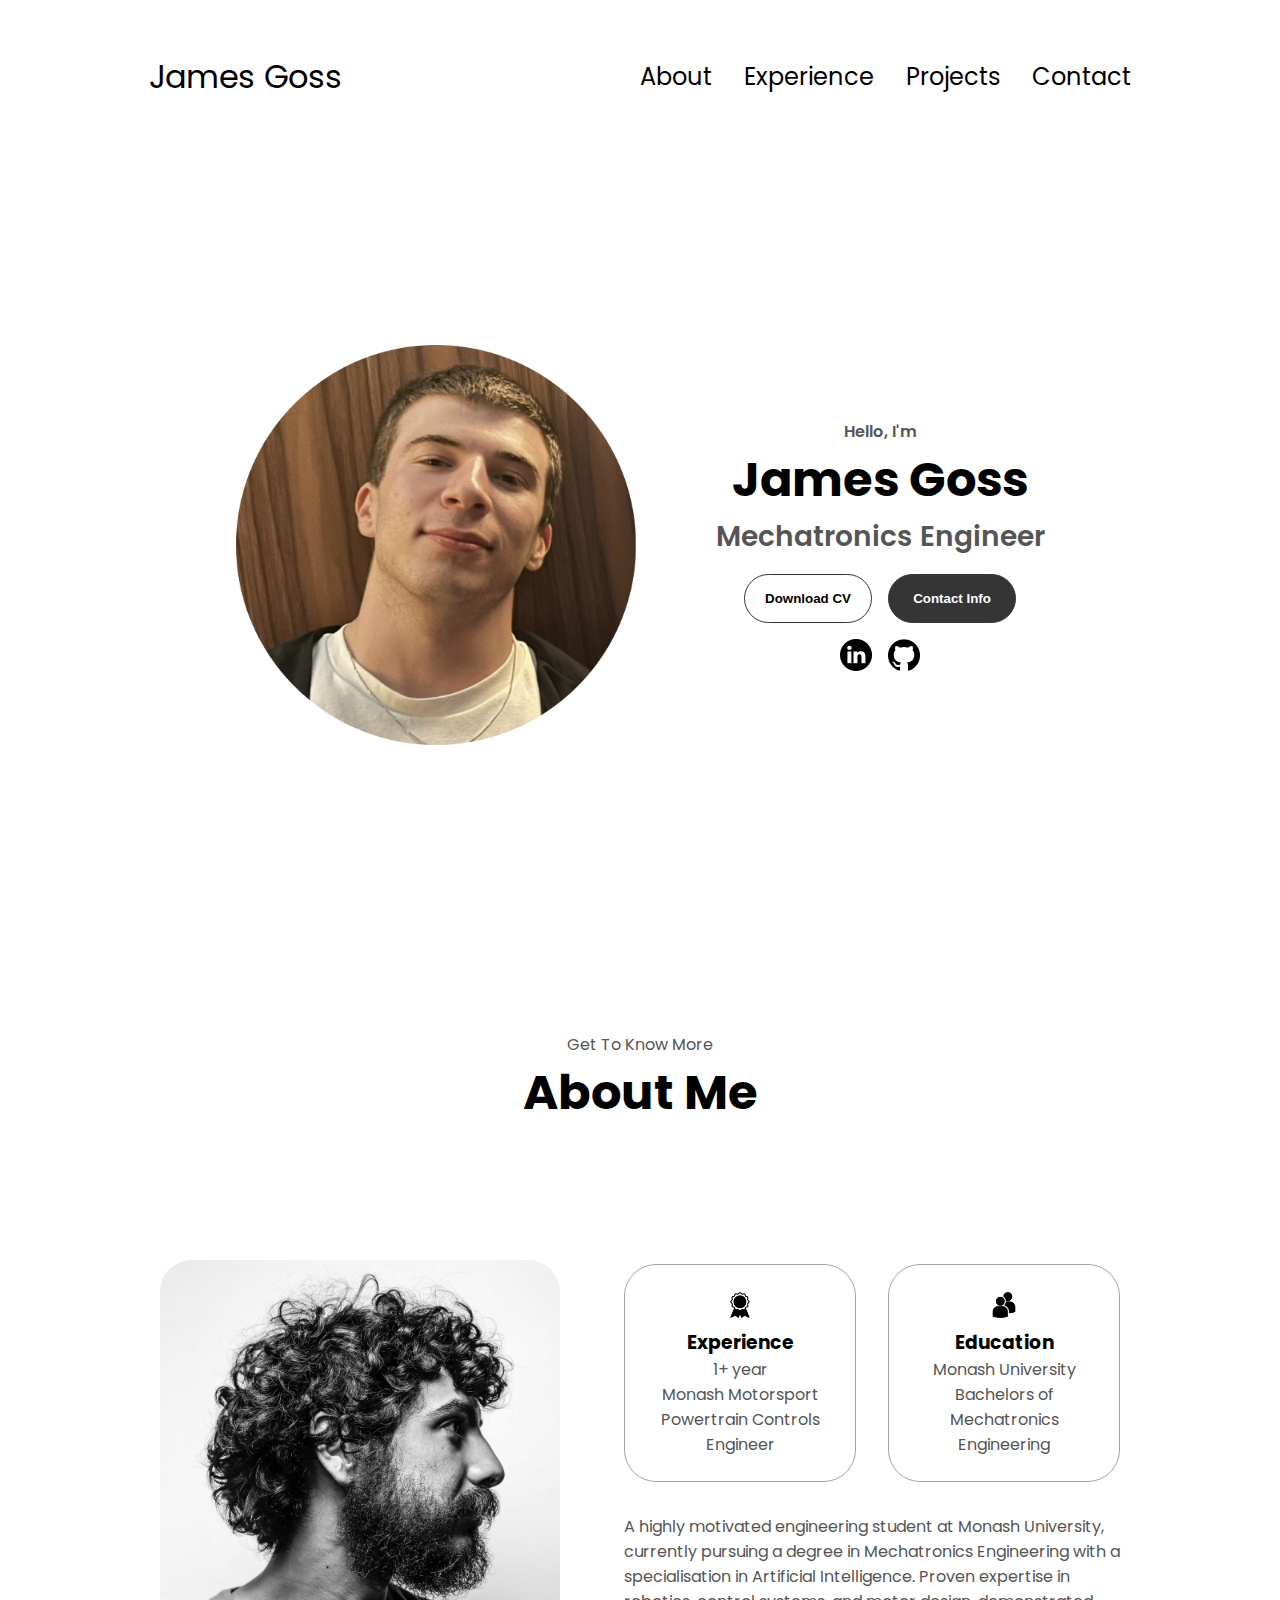
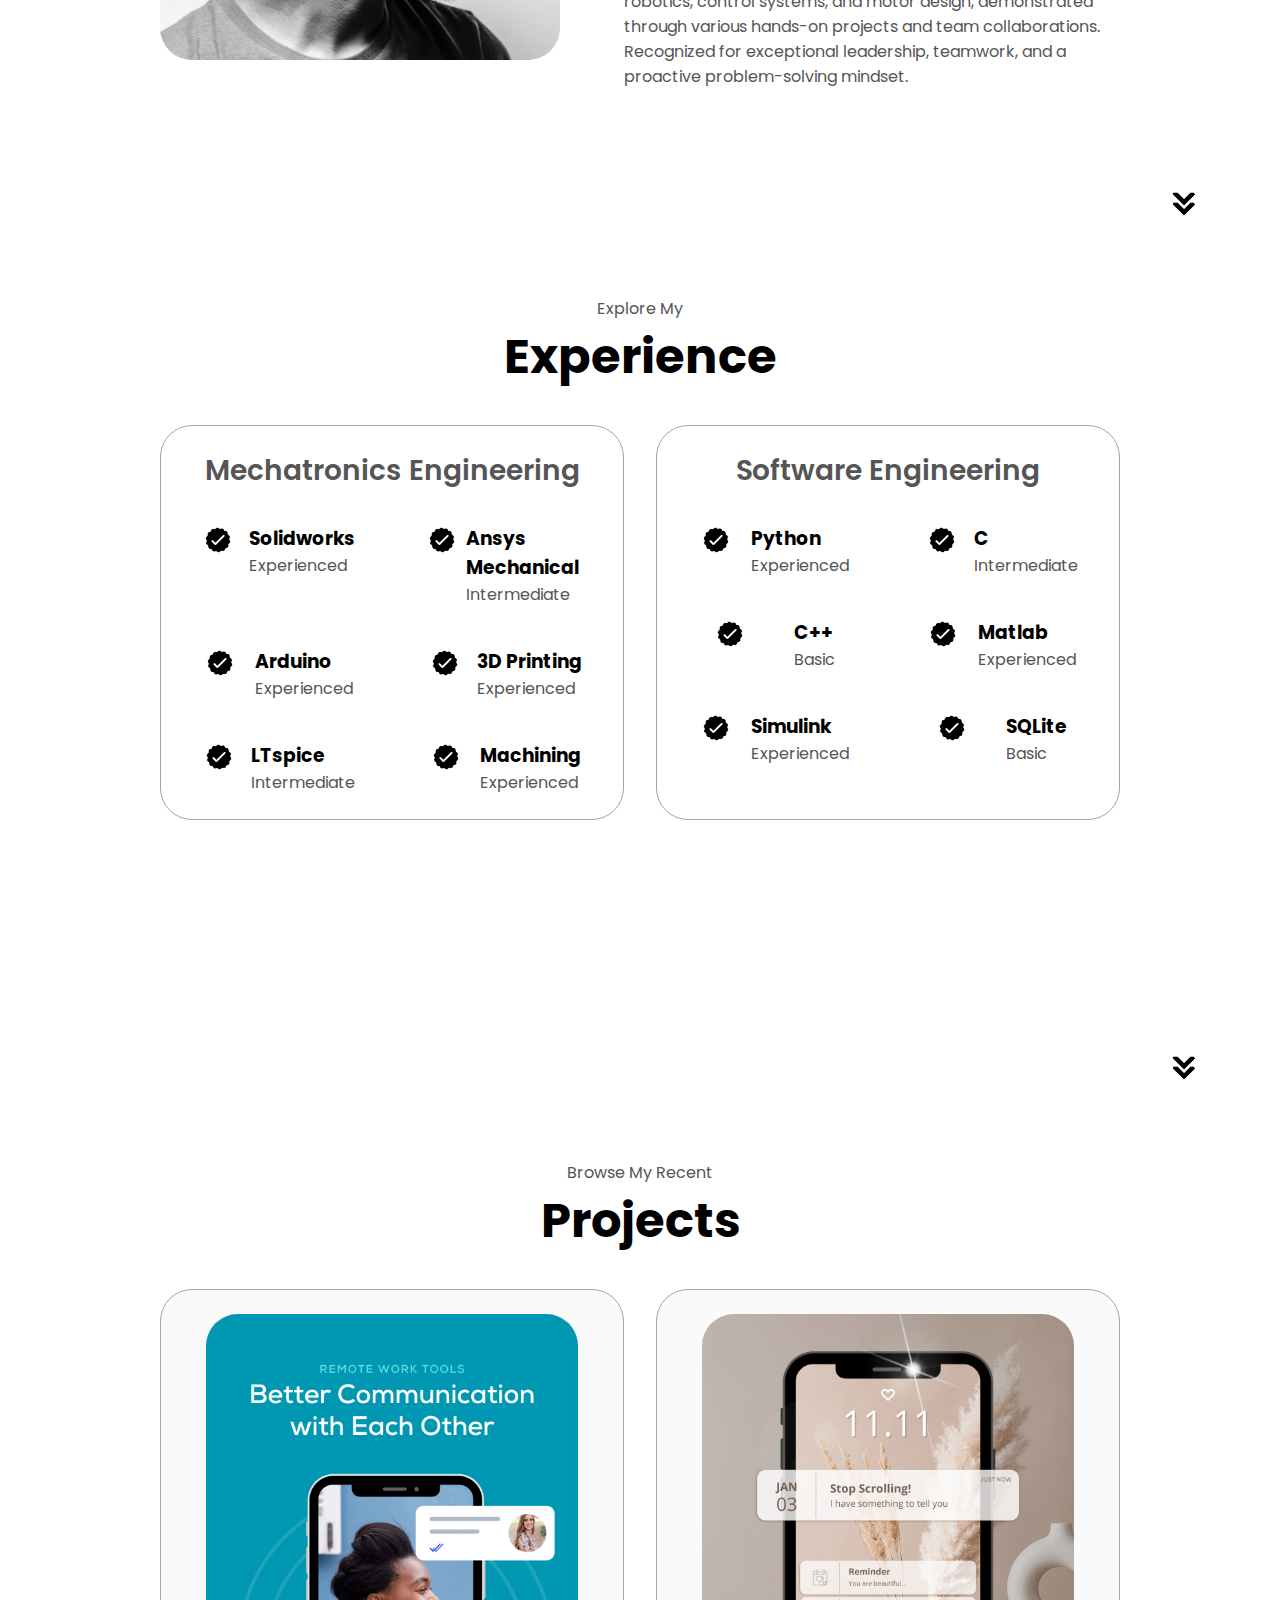
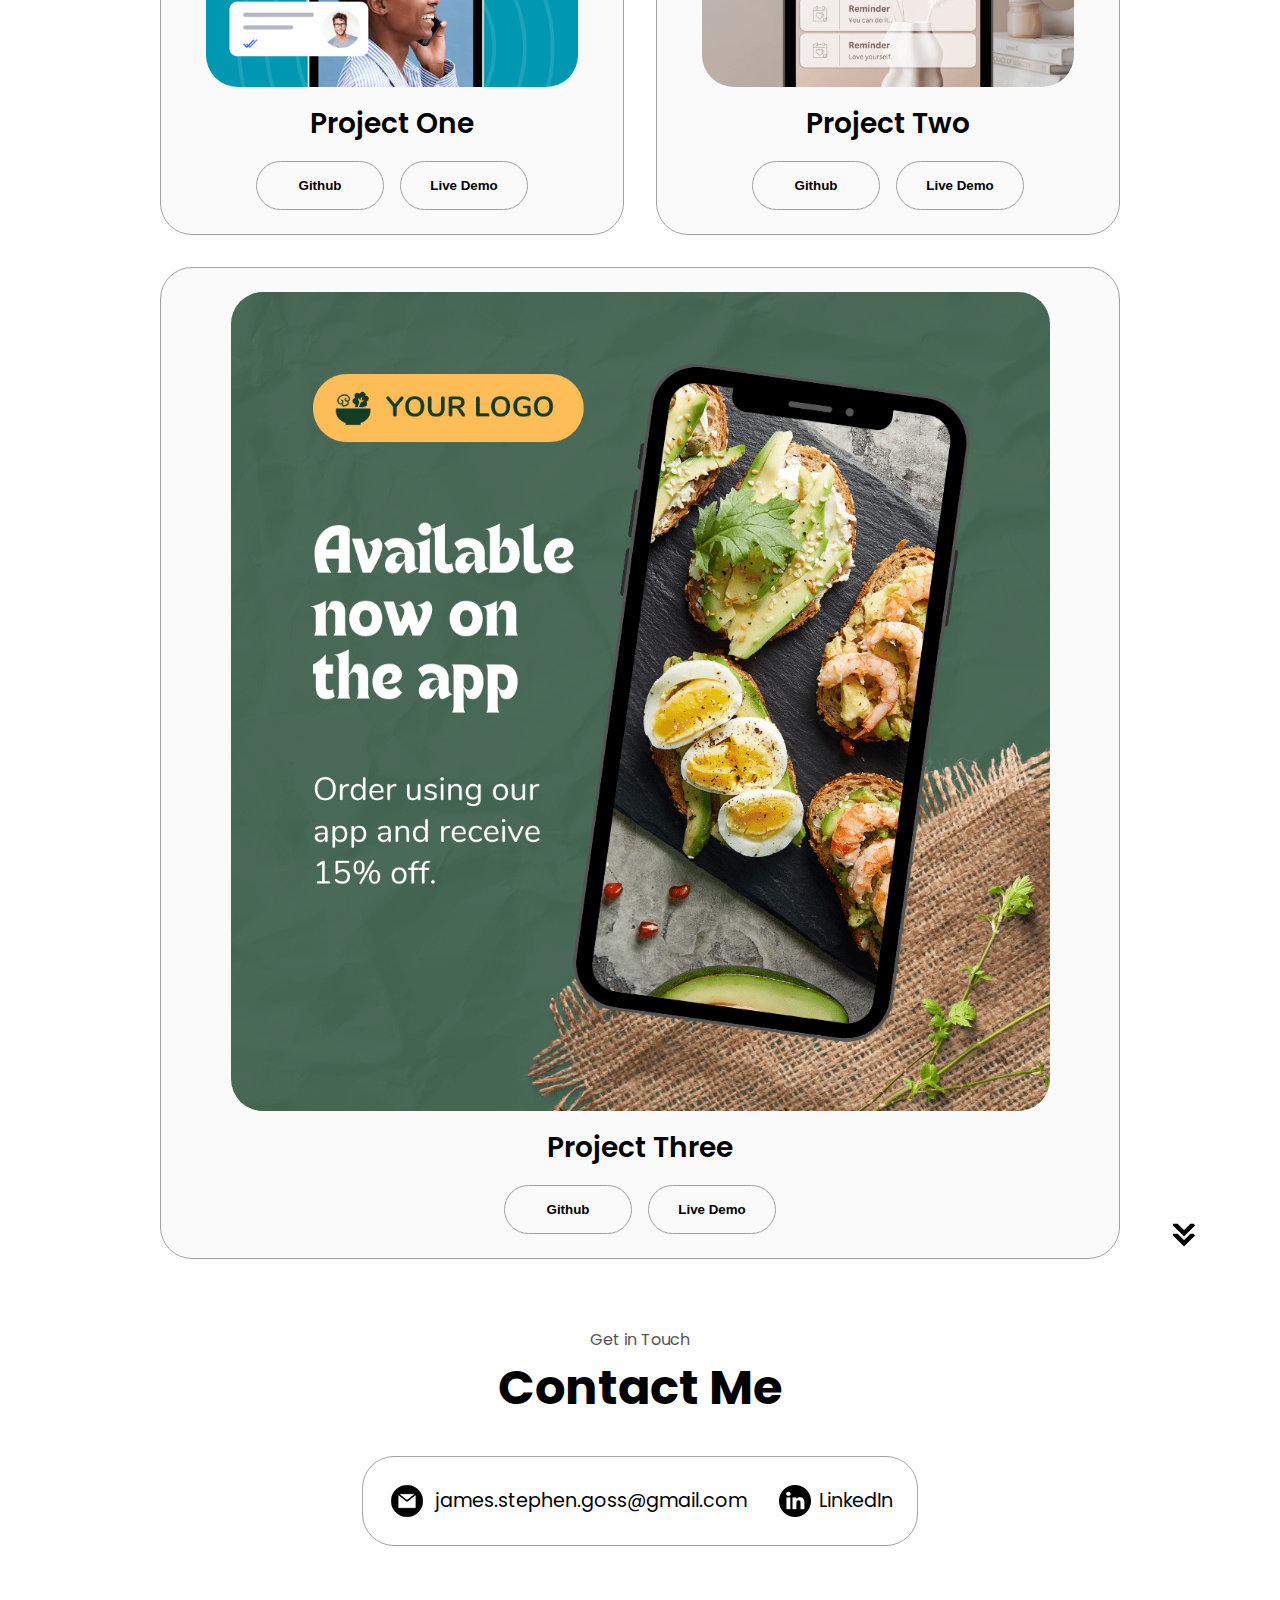
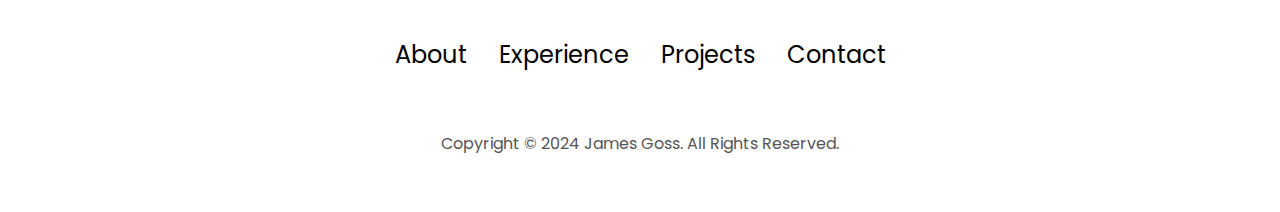
==== index.html @ 5971f0f2 "Almost Finished Portfolio Website" ====
<!DOCTYPE html>
<html lang="en">
<head>
    <meta charset="UTF-8">
    <meta name="viewport" content="width=device-width, initial-scale=1.0">
    <title>My Portfolio</title>
    <link rel="stylesheet" href="style.css" />
    <link rel="stylesheet" href="mediaqueries.css" />
</head>
<body>
    <nav id="desktop-nav">
        <div class="logo">James Goss</div>
        <div>
            <ul class="nav-links">
                <li><a href="#about">About</a></li>
                <li><a href="#experience">Experience</a></li>
                <li><a href="#projects">Projects</a></li>
                <li><a href="#contact">Contact</a></li>
            </ul>
        </div>
    </nav>
    <nav id="hamburger-nav">
        <div class="logo">James Goss</div>
        <div class="hamburger-menu">
            <div class="hamburger-icon" onclick="toggleMenu()">
                <span></span>
                <span></span>
                <span></span>
            </div>
            <div class="menu-links">
                <li><a href="#about" onclick="toggleMenu()">About</a></li>
                <li><a href="#experience" onclick="toggleMenu()">Experience</a></li>
                <li><a href="#projects" onclick="toggleMenu()">Projects</a></li>
                <li><a href="#contact" onclick="toggleMenu()">Contact</a></li>
            </div>
        </div>
    </nav>
    <section id="profile">
        <div class="section__pic-container">
            <img src="./assets/profile-pic.png" alt="James Goss profile picture">
        </div>
        <div class="section__text">
            <p class="section__text__p1">Hello, I'm</p>
            <h1 class="title">James Goss</h1>
            <p class="section__text__p2">Mechatronics Engineer</p>
            <div class="btn-container">
                <button class="btn btn-color-2" onclick="window.open('./assets/resume-example.pdf')">Download CV</button>
                <button class="btn btn-color-1" onclick="location.href='./#contact'">Contact Info</button>
            </div>
            <div id="socials-container">
                <img 
                src="./assets/linkedin.png" 
                alt="My LinkedIn profile"
                class="icon" 
                onclick="location.href='https://www.linkedin.com/in/james-goss-a52371317/'"
                />
                <img 
                src="./assets/github.png" 
                alt="My Github profile"
                class="icon" 
                onclick="location.href=''"
                />
            </div> 
        </div>
    </section>
    <section id="about">
        <p class="section__text__p1">Get To Know More</p>
        <h1 class="title">About Me</h1>
        <div class="section-container">
            <div class="section__pic-container">
                <img src="./assets/about-pic.png" 
                alt="Profile picture"
                class="about-pic"
                />
            </div>
            <div class="about-details-container">
                <div class="about-containers">
                    <div class="details-container">
                        <img src="./assets/experience.png"
                        alt="Experience icon"
                        class="icon"
                        />
                        <h3>Experience</h3>
                        <p>1+ year <br />Monash Motorsport <br />Powertrain Controls Engineer</p>
                    </div>
                    <div class="details-container">
                        <img src="./assets/education.png"
                        alt="Education icon"
                        class="icon"
                        />
                        <h3>Education</h3>
                        <p>Monash University<br />Bachelors of Mechatronics Engineering</p>
                    </div>
                </div>
                <div class="text-container">
                    <p>A highly motivated engineering student at Monash University, currently pursuing a degree in Mechatronics Engineering with a specialisation in Artificial Intelligence. Proven expertise in robotics, control systems, and motor design, demonstrated through various hands-on projects and team collaborations. Recognized for exceptional leadership, teamwork, and a proactive problem-solving mindset.
                    </p>
                </div>
            </div>
        </div>
        <img src="./assets/arrow.png" 
        alt="Arrow icon" class="icon arrow" 
        onclick="
        location.href='./#experience'"
        />
    </section>
    <section id="experience">
        <p class="section__text__p1">Explore My </p>
        <h1 class="title">Experience</h1>
        <div class="experience-details-container">
            <div class="about-containers">
                <div class="details-container">
                    <h2 class="experience-sub-title">Mechatronics Engineering</h2>
                    <div class="article-container">
                        <article>
                            <img src="./assets/checkmark.png" alt="Experience icon"
                            class="icon"
                            />
                            <div>
                                <h3>Solidworks</h3>
                                <p>Experienced</p>
                            </div> 
                        </article>
                        <article>
                            <img src="./assets/checkmark.png" alt="Experience icon"
                            class="icon"
                            />
                            <div>
                                <h3>Ansys Mechanical</h3>
                                <p>Intermediate</p>
                            </div> 
                        </article>
                        <article>
                            <img src="./assets/checkmark.png" alt="Experience icon"
                            class="icon"
                            />
                            <div>
                                <h3>Arduino</h3>
                                <p>Experienced</p>
                            </div> 
                        </article>
                        <article>
                            <img src="./assets/checkmark.png" alt="Experience icon"
                            class="icon"
                            />
                            <div>
                                <h3>3D Printing</h3>
                                <p>Experienced</p>
                            </div> 
                        </article>
                        <article>
                            <img src="./assets/checkmark.png" alt="Experience icon"
                            class="icon"
                            />
                            <div>
                                <h3>LTspice</h3>
                                <p>Intermediate</p>
                            </div> 
                        </article>
                        <article>
                            <img src="./assets/checkmark.png" alt="Experience icon"
                            class="icon"
                            />
                            <div>
                                <h3>Machining</h3>
                                <p>Experienced</p>
                            </div> 
                        </article>
                    </div>
                </div>
                <div class="details-container">
                    <h2 class="experience-sub-title">Software Engineering</h2>
                    <div class="article-container">
                        <article>
                            <img src="./assets/checkmark.png" alt="Experience icon"
                            class="icon"
                            />
                            <div>
                                <h3>Python</h3>
                                <p>Experienced</p>
                            </div> 
                        </article>
                        <article>
                            <img src="./assets/checkmark.png" alt="Experience icon"
                            class="icon"
                            />
                            <div>
                                <h3>C</h3>
                                <p>Intermediate</p>
                            </div> 
                        </article>
                        <article>
                            <img src="./assets/checkmark.png" alt="Experience icon"
                            class="icon"
                            />
                            <div>
                                <h3>C++</h3>
                                <p>Basic</p>
                            </div> 
                        </article>
                        <article>
                            <img src="./assets/checkmark.png" alt="Experience icon"
                            class="icon"
                            />
                            <div>
                                <h3>Matlab</h3>
                                <p>Experienced</p>
                            </div> 
                        </article>
                        <article>
                            <img src="./assets/checkmark.png" alt="Experience icon"
                            class="icon"
                            />
                            <div>
                                <h3>Simulink</h3>
                                <p>Experienced</p>
                            </div> 
                        </article>
                        <article>
                            <img src="./assets/checkmark.png" alt="Experience icon"
                            class="icon"
                            />
                            <div>
                                <h3>SQLite</h3>
                                <p>Basic</p>
                            </div> 
                        </article>
                    </div>
                </div>
            </div>
        </div>
        <img src="./assets/arrow.png" 
        alt="Arrow icon" class="icon arrow" 
        onclick="
        location.href='./#projects'"
        />
    </section>
    <section id="projects">
        <p class="section__text__p1">Browse My Recent</p>
        <h1 class="title">Projects</h1>
        <div class="experience-details-container">
          <div class="about-containers">
            <div class="details-container color-container">
              <div class="article-container">
                <img
                  src="./assets/project-1.png"
                  alt="Project 1"
                  class="project-img"
                />
              </div>
              <h2 class="experience-sub-title project-title">Project One</h2>
              <div class="btn-container">
                <button
                  class="btn btn-color-2 project-btn"
                  onclick="location.href='https://github.com/'"
                >
                  Github
                </button>
                <button
                  class="btn btn-color-2 project-btn"
                  onclick="location.href='https://github.com/'"
                >
                  Live Demo
                </button>
              </div>
            </div>
            <div class="details-container color-container">
              <div class="article-container">
                <img
                  src="./assets/project-2.png"
                  alt="Project 2"
                  class="project-img"
                />
              </div>
              <h2 class="experience-sub-title project-title">Project Two</h2>
              <div class="btn-container">
                <button
                  class="btn btn-color-2 project-btn"
                  onclick="location.href='https://github.com/'"
                >
                  Github
                </button>
                <button
                  class="btn btn-color-2 project-btn"
                  onclick="location.href='https://github.com/'"
                >
                  Live Demo
                </button>
              </div>
            </div>
            <div class="details-container color-container">
              <div class="article-container">
                <img
                  src="./assets/project-3.png"
                  alt="Project 3"
                  class="project-img"
                />
              </div>
              <h2 class="experience-sub-title project-title">Project Three</h2>
              <div class="btn-container">
                <button
                  class="btn btn-color-2 project-btn"
                  onclick="location.href='https://github.com/'"
                >
                  Github
                </button>
                <button
                  class="btn btn-color-2 project-btn"
                  onclick="location.href='https://github.com/'"
                >
                  Live Demo
                </button>
              </div>
            </div>
          </div>
        </div>
        <img
          src="./assets/arrow.png"
          alt="Arrow icon"
          class="icon arrow"
          onclick="location.href='./#contact'"
        />
      </section>
      <section id="contact">
        <p class="section__text__p1">Get in Touch</p>
        <h1 class="title">Contact Me</h1>
        <div class="contact-info-upper-container">
          <div class="contact-info-container">
            <img
              src="./assets/email.png"
              alt="Email icon"
              class="icon contact-icon email-icon"
            />
            <p><a href="mailto:james.stephen.goss@gmail.com">james.stephen.goss@gmail.com</a></p>
          </div>
          <div class="contact-info-container">
            <img
              src="./assets/linkedin.png"
              alt="LinkedIn icon"
              class="icon contact-icon"
            />
            <p><a href="https://www.linkedin.com/in/james-goss-a52371317/">LinkedIn</a></p>
          </div>
        </div>
      </section>
      <footer>
        <nav>
          <div class="nav-links-container">
            <ul class="nav-links">
              <li><a href="#about">About</a></li>
              <li><a href="#experience">Experience</a></li>
              <li><a href="#projects">Projects</a></li>
              <li><a href="#contact">Contact</a></li>
            </ul>
          </div>
        </nav>
        <p>Copyright &#169; 2024 James Goss. All Rights Reserved.</p>
      </footer>
    <script src="script.js"></script>
</body>
</html>
---- style.css ----
/* GENERAL */

@import url("https://fonts.googleapis.com/css2?family=Poppins:wght@300;400;500;600&display=swap");

* {
  margin: 0;
  padding: 0;
}

body {
  font-family: "Poppins", sans-serif;
}

html {
  scroll-behavior: smooth;
}

p {
  color: rgb(85, 85, 85);
}

/* TRANSITION */

a,
.btn {
  transition: all 300ms ease;
}

/* DESKTOP NAV */

nav,
.nav-links {
  display: flex;
}

nav {
  justify-content: space-around;
  align-items: center;
  height: 17vh;
}

.nav-links {
  gap: 2rem;
  list-style: none;
  font-size: 1.5rem;
}

a {
  color: black;
  text-decoration: none;
  text-decoration-color: white;
}

a:hover {
  color: grey;
  text-decoration: underline;
  text-underline-offset: 1rem;
  text-decoration-color: rgb(181, 181, 181);
}

.logo {
  font-size: 2rem;
}

.logo:hover {
  cursor: default;
}

/* HAMBURGER MENU */

#hamburger-nav {
  display: none;
}

.hamburger-menu {
  position: relative;
  display: inline-block;
}

.hamburger-icon {
  display: flex;
  flex-direction: column;
  justify-content: space-between;
  height: 24px;
  width: 30px;
  cursor: pointer;
}

.hamburger-icon span {
  width: 100%;
  height: 2px;
  background-color: black;
  transition: all 0.3 ease-in-out;
}

.menu-links {
  position: absolute;
  top: 100%;
  right: 0;
  background-color: white;
  width: fit-content;
  max-height: 0;
  overflow: hidden;
  transition: all 0.3 ease-in-out;
}

.menu-links a {
  display: block;
  padding: 10px;
  text-align: center;
  font-size: 1.5rem;
  color: black;
  text-decoration: none;
  transition: all 0.3 ease-in-out;
}

.menu-links li {
  list-style: none;
}

.menu-links.open {
  max-height: 300px;
}

.hamburger-icon.open span:first-child {
  transform: rotate(45deg) translate(10px, 5px);
}

.hamburger-icon.open span:nth-child(2) {
  opacity: 0;
}

.hamburger-icon.open span:last-child {
  transform: rotate(-45deg) translate(10px, -5px);
}

.hamburger-icon span:first-child {
  transform: none;
}

.hamburger-icon span:first-child {
  opacity: 1;
}

.hamburger-icon span:first-child {
  transform: none;
}

/* SECTIONS */

section {
  padding-top: 4vh;
  height: 96vh;
  margin: 0 10rem;
  box-sizing: border-box;
  min-height: fit-content;
}

.section-container {
  display: flex;
}

/* PROFILE SECTION */

#profile {
  display: flex;
  justify-content: center;
  gap: 5rem;
  height: 80vh;
}

.section__pic-container {
  display: flex;
  height: 400px;
  width: 400px;
  margin: auto 0;
}

.section__text {
  align-self: center;
  text-align: center;
}

.section__text p {
  font-weight: 600;
}

.section__text__p1 {
  text-align: center;
}

.section__text__p2 {
  font-size: 1.75rem;
  margin-bottom: 1rem;
}

.title {
  font-size: 3rem;
  text-align: center;
}

#socials-container {
  display: flex;
  justify-content: center;
  margin-top: 1rem;
  gap: 1rem;
}

/* ICONS */

.icon {
  cursor: pointer;
  height: 2rem;
}

/* BUTTONS */

.btn-container {
  display: flex;
  justify-content: center;
  gap: 1rem;
}

.btn {
  font-weight: 600;
  transition: all 300ms ease;
  padding: 1rem;
  width: 8rem;
  border-radius: 2rem;
}

.btn-color-1,
.btn-color-2 {
  border: rgb(53, 53, 53) 0.1rem solid;
}

.btn-color-1:hover,
.btn-color-2:hover {
  cursor: pointer;
}

.btn-color-1,
.btn-color-2:hover {
  background: rgb(53, 53, 53);
  color: white;
}

.btn-color-1:hover {
  background: rgb(0, 0, 0);
}

.btn-color-2 {
  background: none;
}

.btn-color-2:hover {
  border: rgb(255, 255, 255) 0.1rem solid;
}

.btn-container {
  gap: 1rem;
}

/* ABOUT SECTION */

#about {
  position: relative;
}

.about-containers {
  gap: 2rem;
  margin-bottom: 2rem;
  margin-top: 2rem;
}

.about-details-container {
  justify-content: center;
  flex-direction: column;
}

.about-containers,
.about-details-container {
  display: flex;
}

.about-pic {
  border-radius: 2rem;
}

.arrow {
  position: absolute;
  right: -5rem;
  bottom: 2.5rem;
}

.details-container {
  padding: 1.5rem;
  flex: 1;
  background: white;
  border-radius: 2rem;
  border: rgb(53, 53, 53) 0.1rem solid;
  border-color: rgb(163, 163, 163);
  text-align: center;
}

.section-container {
  gap: 4rem;
  height: 80%;
}

.section__pic-container {
  height: 400px;
  width: 400px;
  margin: auto 0;
}

/* EXPERIENCE SECTION */

#experience {
  position: relative;
}

.experience-sub-title {
  color: rgb(85, 85, 85);
  font-weight: 600;
  font-size: 1.75rem;
  margin-bottom: 2rem;
}

.experience-details-container {
  display: flex;
  justify-content: center;
  flex-direction: column;
}

.article-container {
  display: flex;
  text-align: initial;
  flex-wrap: wrap;
  flex-direction: row;
  gap: 2.5rem;
  justify-content: space-around;
}

article {
  display: flex;
  width: 10rem;
  justify-content: space-around;
  gap: 0.5rem;
}

article .icon {
  cursor: default;
}

/* PROJECTS SECTION */

#projects {
  position: relative;
}

.color-container {
  border-color: rgb(163, 163, 163);
  background: rgb(250, 250, 250);
}

.project-img {
  border-radius: 2rem;
  width: 90%;
  height: 90%;
}

.project-title {
  margin: 1rem;
  color: black;
}

.project-btn {
  color: black;
  border-color: rgb(163, 163, 163);
}

/* CONTACT */

#contact {
  display: flex;
  justify-content: center;
  flex-direction: column;
  height: 70vh;
}

.contact-info-upper-container {
  display: flex;
  justify-content: center;
  border-radius: 2rem;
  border: rgb(53, 53, 53) 0.1rem solid;
  border-color: rgb(163, 163, 163);
  background: (250, 250, 250);
  margin: 2rem auto;
  padding: 0.5rem;
}

.contact-info-container {
  display: flex;
  align-items: center;
  justify-content: center;
  gap: 0.5rem;
  margin: 1rem;
}

.contact-info-container p {
  font-size: larger;
}

.contact-icon {
  cursor: default;
}

.email-icon {
  height: 2.5rem;
}

/* FOOTER SECTION */

footer {
  height: 26vh;
  margin: 0 1rem;
}

footer p {
  text-align: center;
}
---- mediaqueries.css ----
@media screen and (max-width: 1400px) {
    #profile {
      height: 83vh;
      margin-bottom: 6rem;
    }
    .about-containers {
      flex-wrap: wrap;
    }
    #contact,
    #projects {
      height: fit-content;
    }
  }
  
  @media screen and (max-width: 1200px) {
    #desktop-nav {
      display: none;
    }
    #hamburger-nav {
      display: flex;
    }
    #experience,
    .experience-details-container {
      margin-top: 2rem;
    }
    #profile,
    .section-container {
      display: block;
    }
    .arrow {
      display: none;
    }
    section,
    .section-container {
      height: fit-content;
    }
    section {
      margin: 0 5%;
    }
    .section__pic-container {
      width: 275px;
      height: 275px;
      margin: 0 auto 2rem;
    }
    .about-containers {
      margin-top: 0;
    }
  }
  
  @media screen and (max-width: 600px) {
    #contact,
    footer {
      height: 40vh;
    }
    #profile {
      height: 83vh;
      margin-bottom: 0;
    }
    article {
      font-size: 1rem;
    }
    footer nav {
      height: fit-content;
      margin-bottom: 2rem;
    }
    .about-containers,
    .contact-info-upper-container,
    .btn-container {
      flex-wrap: wrap;
    }
    .contact-info-container {
      margin: 0;
    }
    .contact-info-container p,
    .nav-links li a {
      font-size: 1rem;
    }
    .experience-sub-title {
      font-size: 1.25rem;
    }
    .logo {
      font-size: 1.5rem;
    }
    .nav-links {
      flex-direction: column;
      gap: 0.5rem;
      text-align: center;
    }
    .section__pic-container {
      width: auto;
      height: 46vw;
      justify-content: center;
    }
    .section__text__p2 {
      font-size: 1.25rem;
    }
    .title {
      font-size: 2rem;
    }
    .text-container {
      text-align: justify;
    }
  }
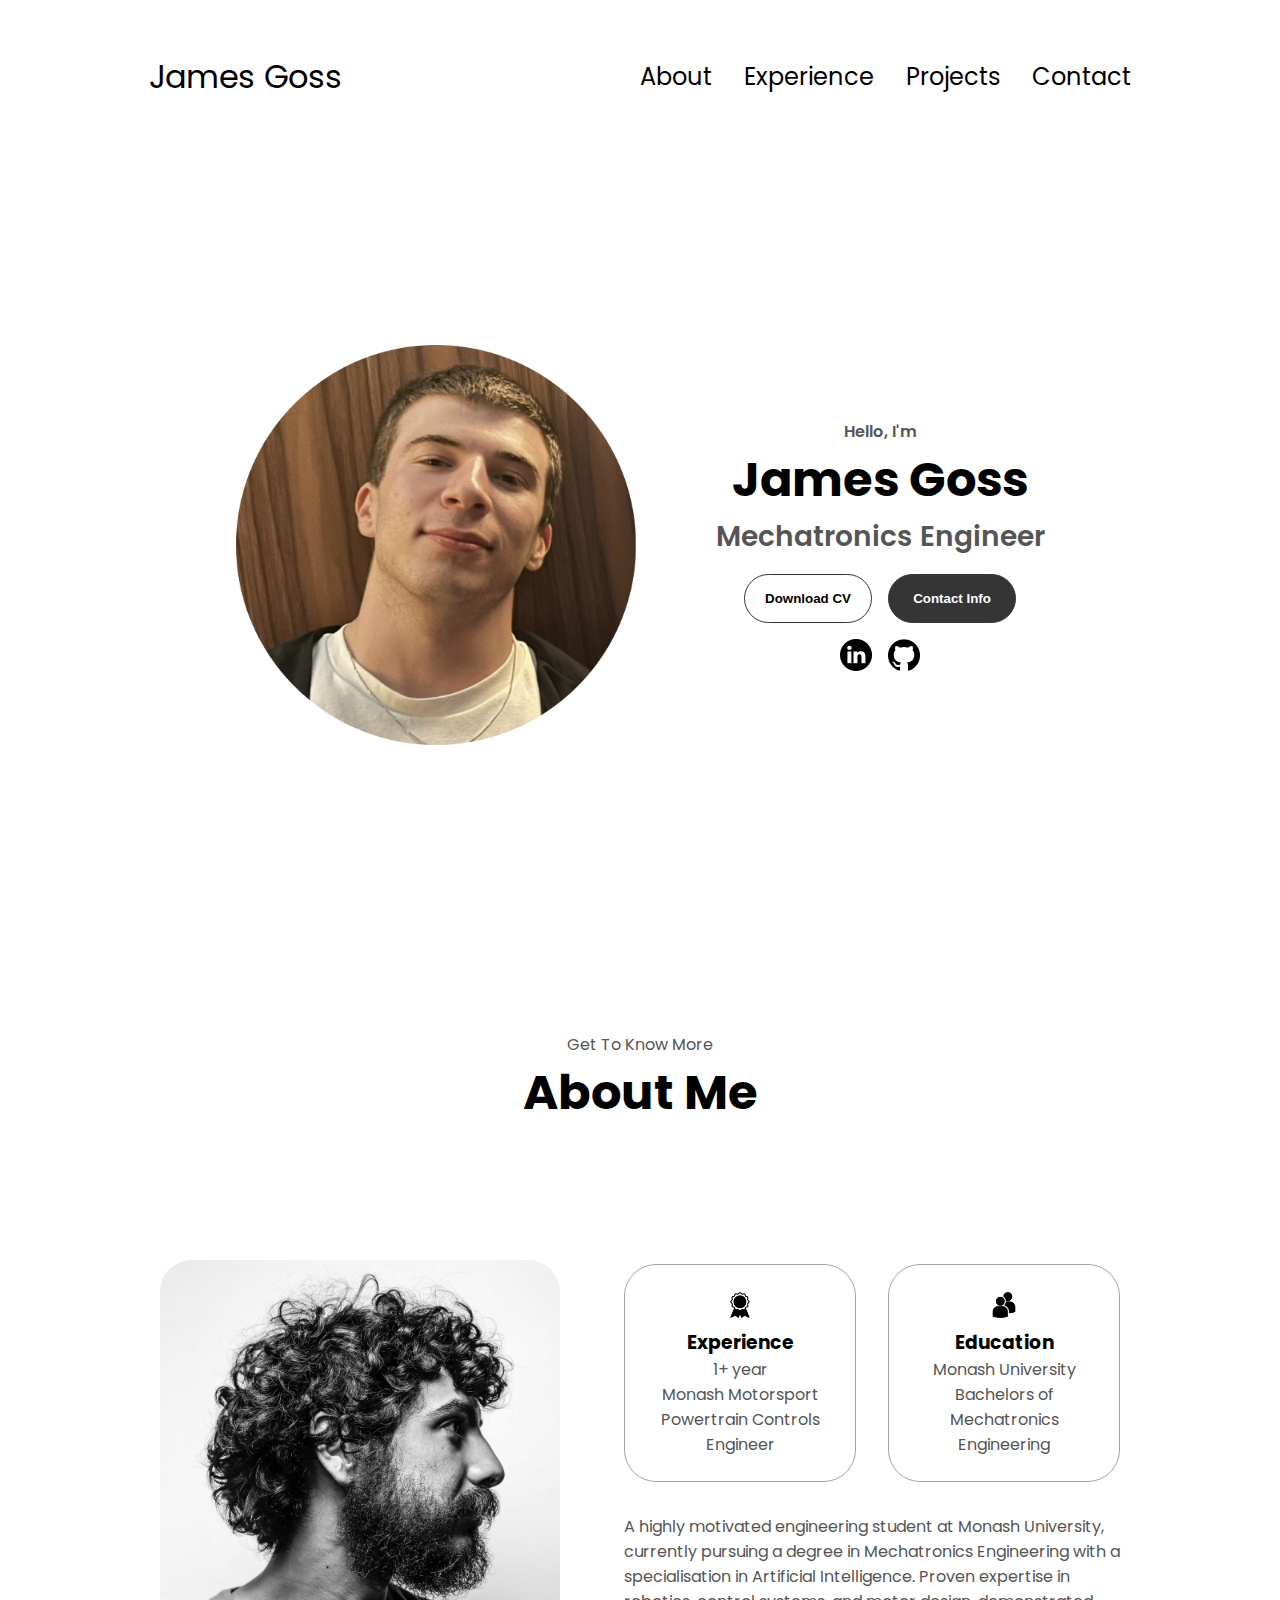
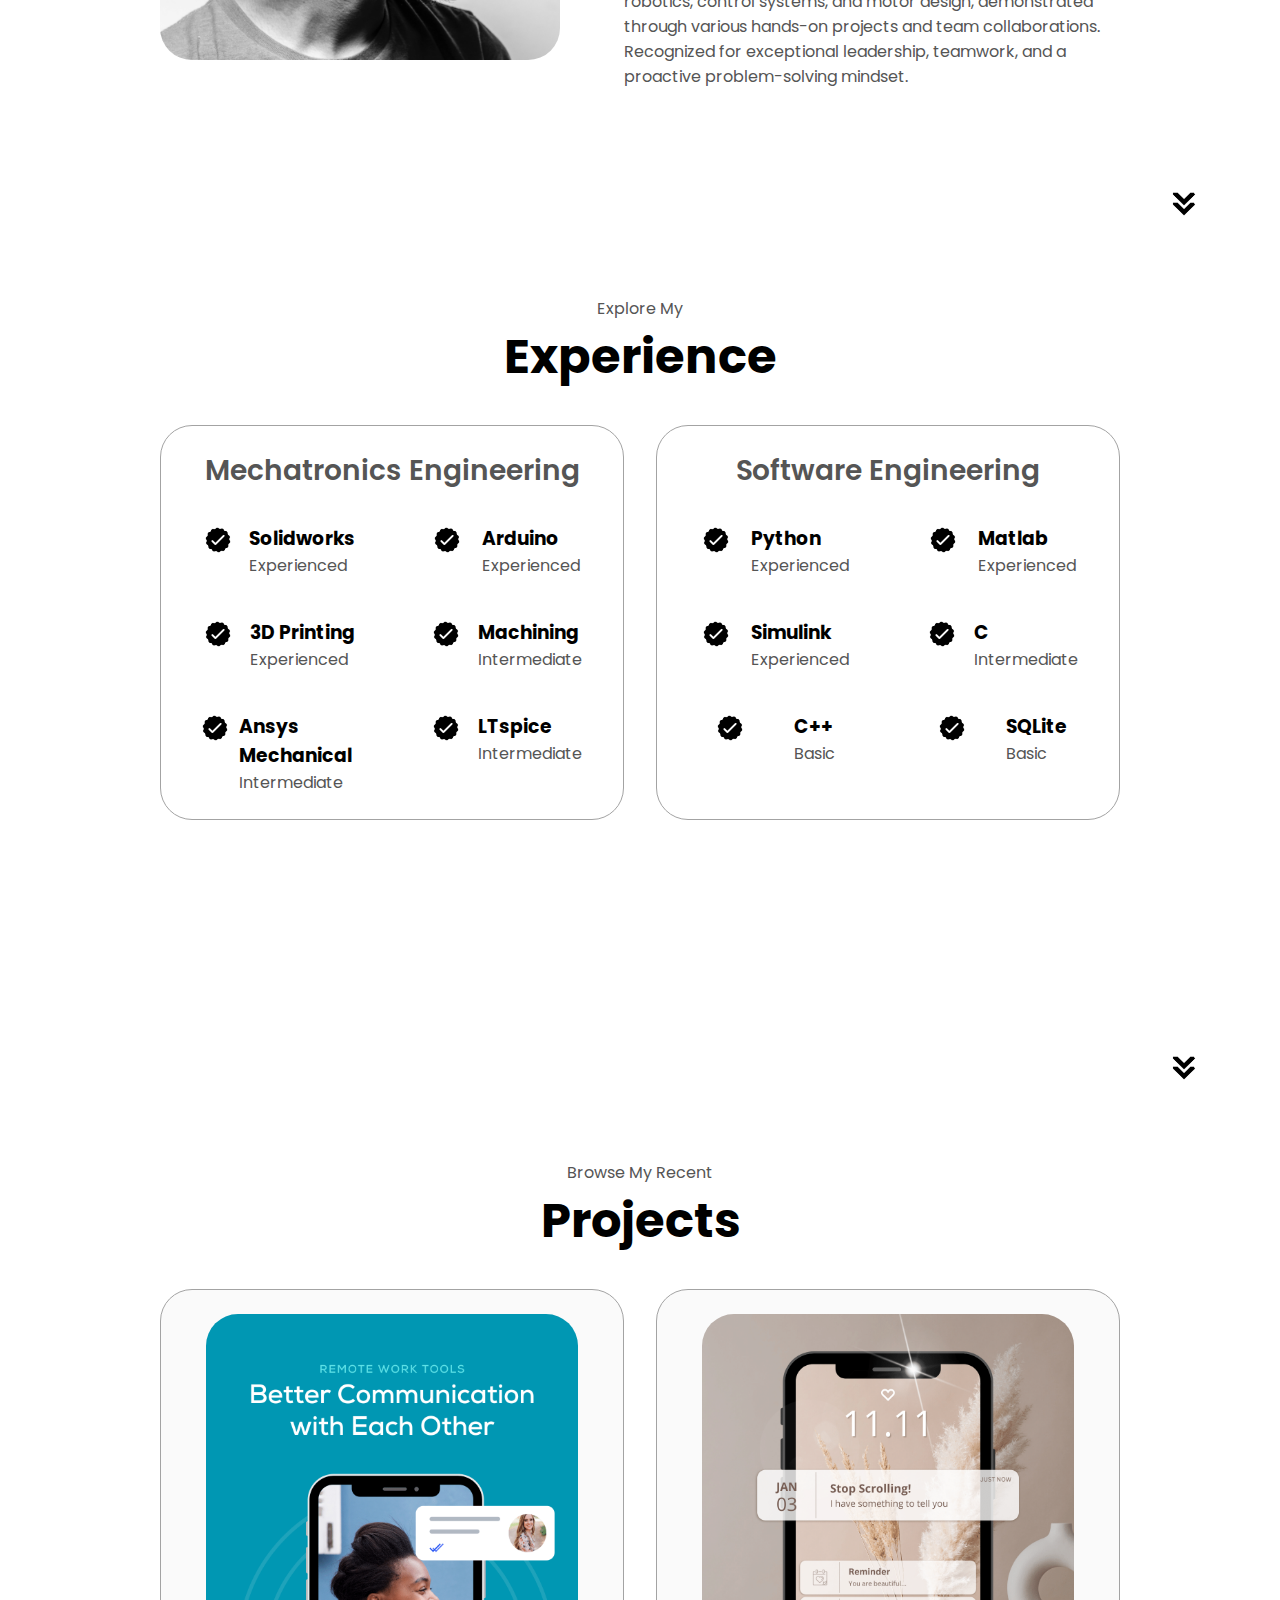
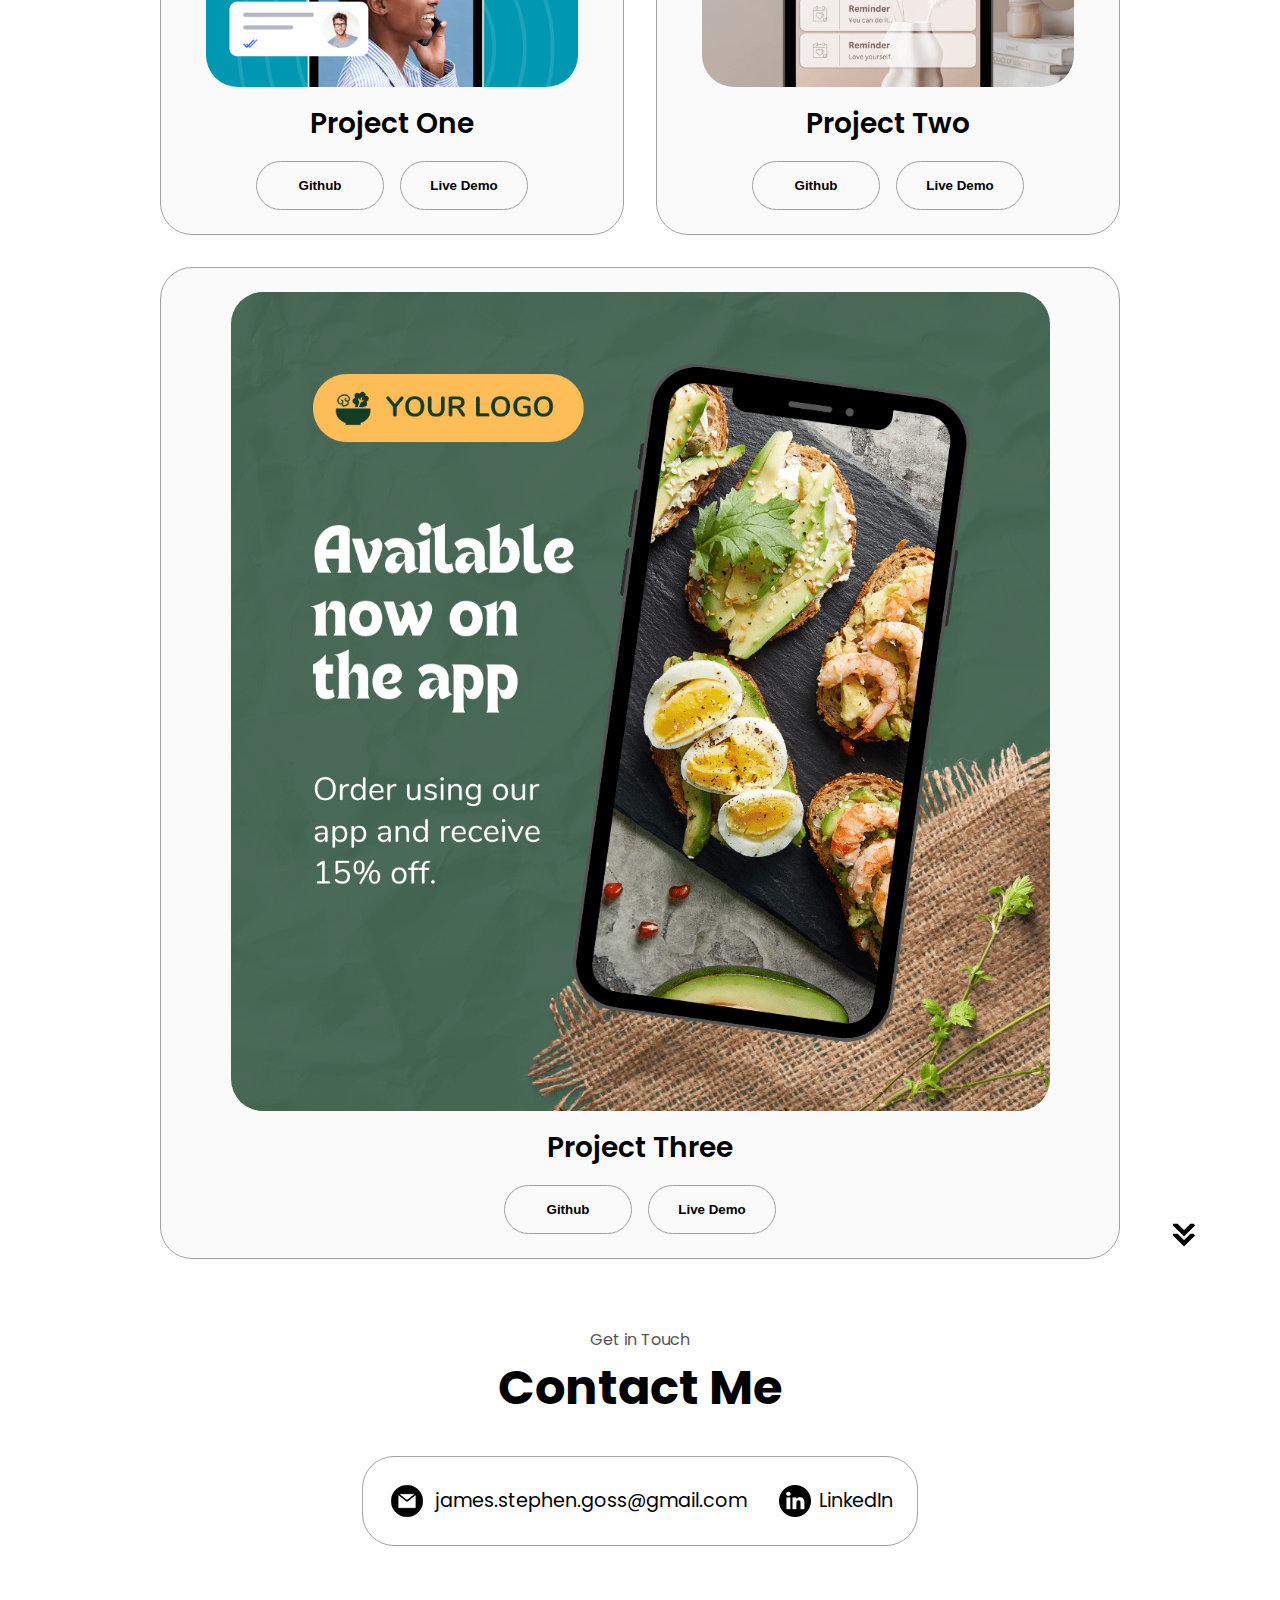
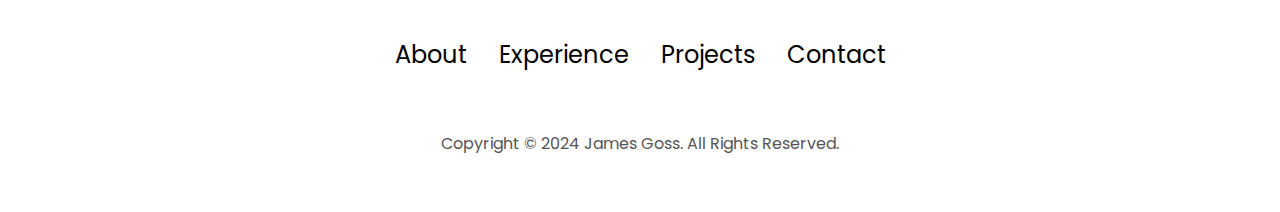
==== commit 570e5c24: "Update index.html" ====
--- a/index.html
+++ b/index.html
@@ -105,135 +105,160 @@
         />
     </section>
     <section id="experience">
-        <p class="section__text__p1">Explore My </p>
-        <h1 class="title">Experience</h1>
-        <div class="experience-details-container">
-            <div class="about-containers">
-                <div class="details-container">
-                    <h2 class="experience-sub-title">Mechatronics Engineering</h2>
-                    <div class="article-container">
-                        <article>
-                            <img src="./assets/checkmark.png" alt="Experience icon"
-                            class="icon"
-                            />
-                            <div>
-                                <h3>Solidworks</h3>
-                                <p>Experienced</p>
-                            </div> 
-                        </article>
-                        <article>
-                            <img src="./assets/checkmark.png" alt="Experience icon"
-                            class="icon"
-                            />
-                            <div>
-                                <h3>Ansys Mechanical</h3>
-                                <p>Intermediate</p>
-                            </div> 
-                        </article>
-                        <article>
-                            <img src="./assets/checkmark.png" alt="Experience icon"
-                            class="icon"
-                            />
-                            <div>
-                                <h3>Arduino</h3>
-                                <p>Experienced</p>
-                            </div> 
-                        </article>
-                        <article>
-                            <img src="./assets/checkmark.png" alt="Experience icon"
-                            class="icon"
-                            />
-                            <div>
-                                <h3>3D Printing</h3>
-                                <p>Experienced</p>
-                            </div> 
-                        </article>
-                        <article>
-                            <img src="./assets/checkmark.png" alt="Experience icon"
-                            class="icon"
-                            />
-                            <div>
-                                <h3>LTspice</h3>
-                                <p>Intermediate</p>
-                            </div> 
-                        </article>
-                        <article>
-                            <img src="./assets/checkmark.png" alt="Experience icon"
-                            class="icon"
-                            />
-                            <div>
-                                <h3>Machining</h3>
-                                <p>Experienced</p>
-                            </div> 
-                        </article>
-                    </div>
-                </div>
-                <div class="details-container">
-                    <h2 class="experience-sub-title">Software Engineering</h2>
-                    <div class="article-container">
-                        <article>
-                            <img src="./assets/checkmark.png" alt="Experience icon"
-                            class="icon"
-                            />
-                            <div>
-                                <h3>Python</h3>
-                                <p>Experienced</p>
-                            </div> 
-                        </article>
-                        <article>
-                            <img src="./assets/checkmark.png" alt="Experience icon"
-                            class="icon"
-                            />
-                            <div>
-                                <h3>C</h3>
-                                <p>Intermediate</p>
-                            </div> 
-                        </article>
-                        <article>
-                            <img src="./assets/checkmark.png" alt="Experience icon"
-                            class="icon"
-                            />
-                            <div>
-                                <h3>C++</h3>
-                                <p>Basic</p>
-                            </div> 
-                        </article>
-                        <article>
-                            <img src="./assets/checkmark.png" alt="Experience icon"
-                            class="icon"
-                            />
-                            <div>
-                                <h3>Matlab</h3>
-                                <p>Experienced</p>
-                            </div> 
-                        </article>
-                        <article>
-                            <img src="./assets/checkmark.png" alt="Experience icon"
-                            class="icon"
-                            />
-                            <div>
-                                <h3>Simulink</h3>
-                                <p>Experienced</p>
-                            </div> 
-                        </article>
-                        <article>
-                            <img src="./assets/checkmark.png" alt="Experience icon"
-                            class="icon"
-                            />
-                            <div>
-                                <h3>SQLite</h3>
-                                <p>Basic</p>
-                            </div> 
-                        </article>
-                    </div>
-                </div>
-            </div>
-        </div>
-        <img src="./assets/arrow.png" 
-        alt="Arrow icon" class="icon arrow" 
-        onclick="
-        location.href='./#projects'"
-        />
+      <p class="section__text__p1">Explore My</p>
+      <h1 class="title">Experience</h1>
+      <div class="experience-details-container">
+        <div class="about-containers">
+          <div class="details-container">
+            <h2 class="experience-sub-title">Mechatronics Engineering</h2>
+            <div class="article-container">
+              <article>
+                <img
+                  src="./assets/checkmark.png"
+                  alt="Experience icon"
+                  class="icon"
+                />
+                <div>
+                  <h3>Solidworks</h3>
+                  <p>Experienced</p>
+                </div>
+              </article>
+              <article>
+                <img
+                  src="./assets/checkmark.png"
+                  alt="Experience icon"
+                  class="icon"
+                />
+                <div>
+                  <h3>Arduino</h3>
+                  <p>Experienced</p>
+                </div>
+              </article>
+              <article>
+                <img
+                  src="./assets/checkmark.png"
+                  alt="Experience icon"
+                  class="icon"
+                />
+                <div>
+                  <h3>3D Printing</h3>
+                  <p>Experienced</p>
+                </div>
+              </article>
+              <article>
+                <img
+                  src="./assets/checkmark.png"
+                  alt="Experience icon"
+                  class="icon"
+                />
+                <div>
+                  <h3>Machining</h3>
+                  <p>Intermediate</p>
+                </div>
+              </article>
+              <article>
+                <img
+                  src="./assets/checkmark.png"
+                  alt="Experience icon"
+                  class="icon"
+                />
+                <div>
+                  <h3>Ansys Mechanical</h3>
+                  <p>Intermediate</p>
+                </div>
+              </article>
+              <article>
+                <img
+                  src="./assets/checkmark.png"
+                  alt="Experience icon"
+                  class="icon"
+                />
+                <div>
+                  <h3>LTspice</h3>
+                  <p>Intermediate</p>
+                </div>
+              </article>
+            </div>
+          </div>
+          <div class="details-container">
+            <h2 class="experience-sub-title">Software Engineering</h2>
+            <div class="article-container">
+              <article>
+                <img
+                  src="./assets/checkmark.png"
+                  alt="Experience icon"
+                  class="icon"
+                />
+                <div>
+                  <h3>Python</h3>
+                  <p>Experienced</p>
+                </div>
+              </article>
+              <article>
+                <img
+                  src="./assets/checkmark.png"
+                  alt="Experience icon"
+                  class="icon"
+                />
+                <div>
+                  <h3>Matlab</h3>
+                  <p>Experienced</p>
+                </div>
+              </article>
+              <article>
+                <img
+                  src="./assets/checkmark.png"
+                  alt="Experience icon"
+                  class="icon"
+                />
+                <div>
+                  <h3>Simulink</h3>
+                  <p>Experienced</p>
+                </div>
+              </article>
+              <article>
+                <img
+                  src="./assets/checkmark.png"
+                  alt="Experience icon"
+                  class="icon"
+                />
+                <div>
+                  <h3>C</h3>
+                  <p>Intermediate</p>
+                </div>
+              </article>
+              <article>
+                <img
+                  src="./assets/checkmark.png"
+                  alt="Experience icon"
+                  class="icon"
+                />
+                <div>
+                  <h3>C++</h3>
+                  <p>Basic</p>
+                </div>
+              </article>
+              <article>
+                <img
+                  src="./assets/checkmark.png"
+                  alt="Experience icon"
+                  class="icon"
+                />
+                <div>
+                  <h3>SQLite</h3>
+                  <p>Basic</p>
+                </div>
+              </article>
+            </div>
+          </div>
+        </div>
+      </div>
+      <img
+        src="./assets/arrow.png"
+        alt="Arrow icon"
+        class="icon arrow"
+        onclick="location.href='./#projects'"
+      />
     </section>
     <section id="projects">
         <p class="section__text__p1">Browse My Recent</p>
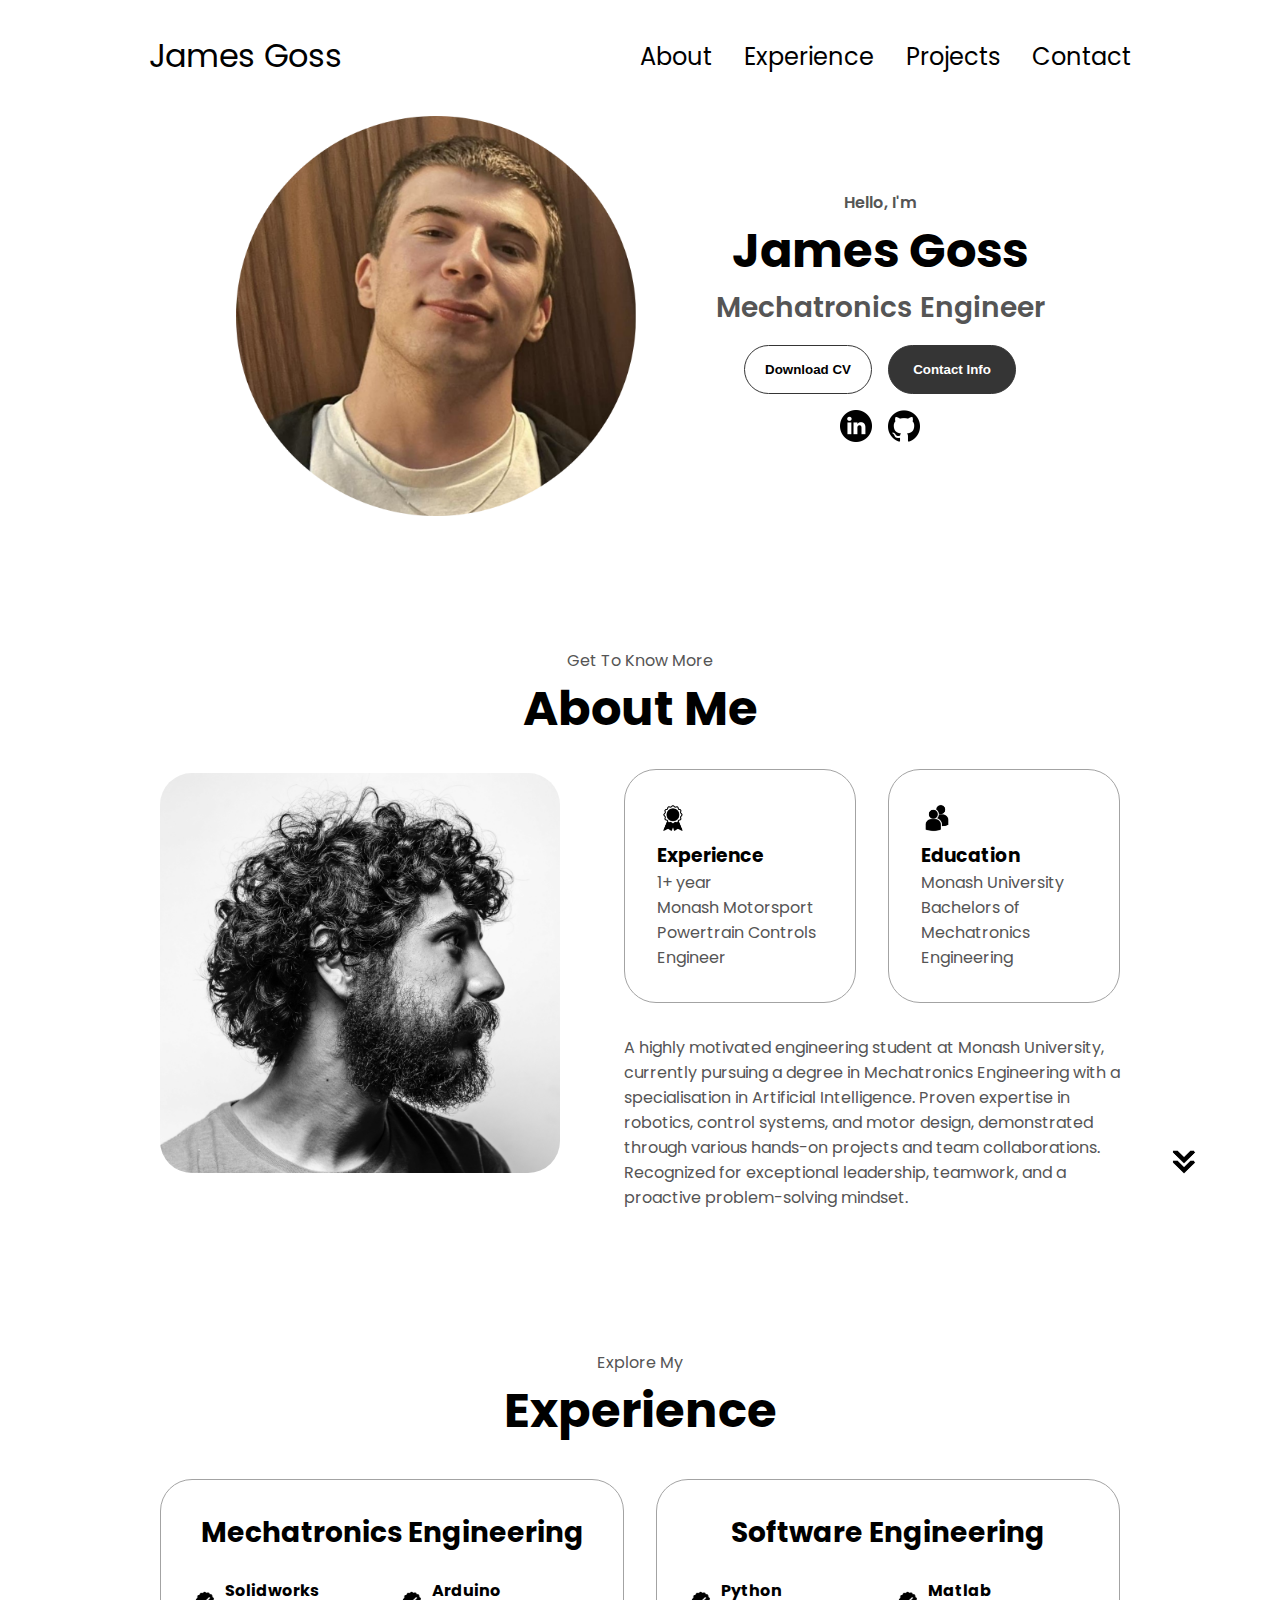
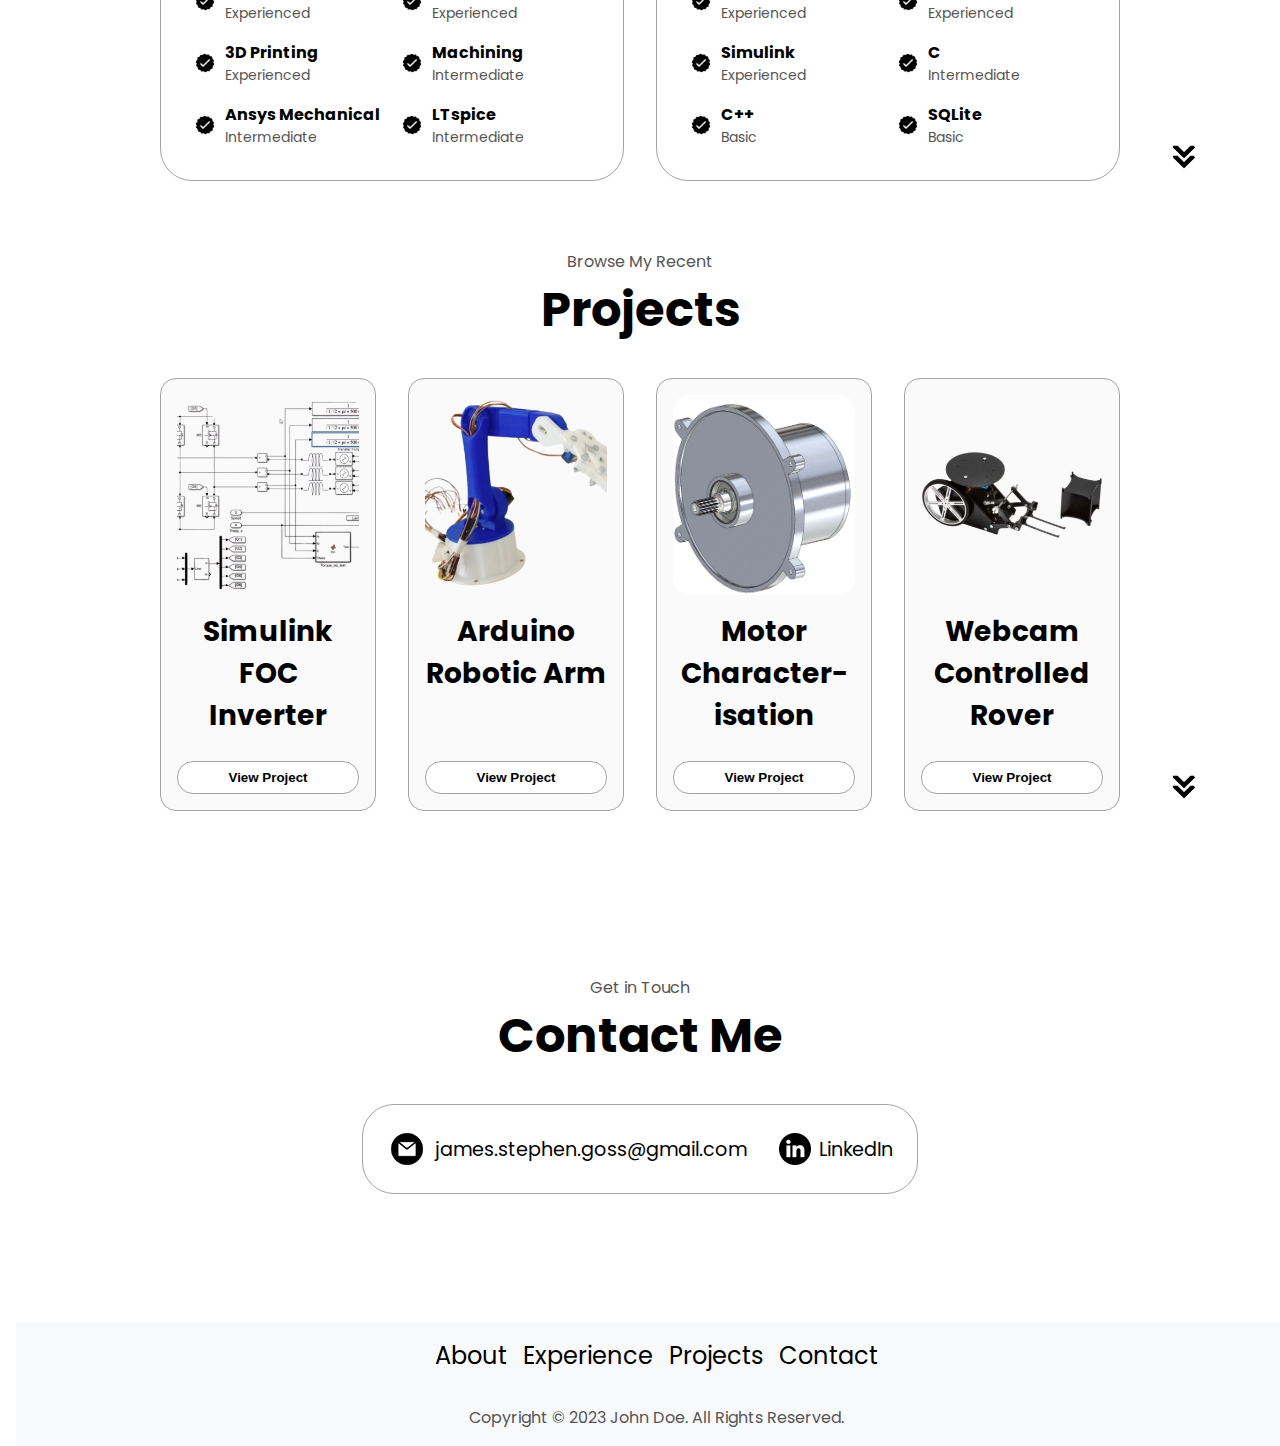
==== commit 057f0319: "final design" ====
--- a/index.html
+++ b/index.html
@@ -261,91 +261,91 @@
       />
     </section>
     <section id="projects">
-        <p class="section__text__p1">Browse My Recent</p>
-        <h1 class="title">Projects</h1>
-        <div class="experience-details-container">
-          <div class="about-containers">
-            <div class="details-container color-container">
-              <div class="article-container">
-                <img
-                  src="./assets/project-1.png"
-                  alt="Project 1"
-                  class="project-img"
-                />
-              </div>
-              <h2 class="experience-sub-title project-title">Project One</h2>
-              <div class="btn-container">
-                <button
-                  class="btn btn-color-2 project-btn"
-                  onclick="location.href='https://github.com/'"
-                >
-                  Github
-                </button>
-                <button
-                  class="btn btn-color-2 project-btn"
-                  onclick="location.href='https://github.com/'"
-                >
-                  Live Demo
-                </button>
-              </div>
-            </div>
-            <div class="details-container color-container">
-              <div class="article-container">
-                <img
-                  src="./assets/project-2.png"
-                  alt="Project 2"
-                  class="project-img"
-                />
-              </div>
-              <h2 class="experience-sub-title project-title">Project Two</h2>
-              <div class="btn-container">
-                <button
-                  class="btn btn-color-2 project-btn"
-                  onclick="location.href='https://github.com/'"
-                >
-                  Github
-                </button>
-                <button
-                  class="btn btn-color-2 project-btn"
-                  onclick="location.href='https://github.com/'"
-                >
-                  Live Demo
-                </button>
-              </div>
-            </div>
-            <div class="details-container color-container">
-              <div class="article-container">
-                <img
-                  src="./assets/project-3.png"
-                  alt="Project 3"
-                  class="project-img"
-                />
-              </div>
-              <h2 class="experience-sub-title project-title">Project Three</h2>
-              <div class="btn-container">
-                <button
-                  class="btn btn-color-2 project-btn"
-                  onclick="location.href='https://github.com/'"
-                >
-                  Github
-                </button>
-                <button
-                  class="btn btn-color-2 project-btn"
-                  onclick="location.href='https://github.com/'"
-                >
-                  Live Demo
-                </button>
-              </div>
-            </div>
-          </div>
-        </div>
-        <img
-          src="./assets/arrow.png"
-          alt="Arrow icon"
-          class="icon arrow"
-          onclick="location.href='./#contact'"
-        />
-      </section>
+      <p class="section__text__p1">Browse My Recent</p>
+      <h1 class="title">Projects</h1>
+      <div class="experience-details-container">
+        <div class="about-containers">
+          <div class="details-container color-container">
+            <div class="article-container">
+              <img
+                src="./assets/project-1.png"
+                alt="Project 1"
+                class="project-img"
+              />
+            </div>
+            <h2 class="experience-sub-title project-title">Simulink FOC Inverter</h2>
+            <div class="btn-container">
+              <button
+                class="btn btn-color-2 project-btn"
+                onclick="location.href='project1.html'"
+              >
+                View Project
+              </button>
+            </div>
+          </div>
+          <div class="details-container color-container">
+            <div class="article-container">
+              <img
+                src="./assets/project-2.png"
+                alt="Project 2"
+                class="project-img"
+              />
+            </div>
+            <h2 class="experience-sub-title project-title">Arduino Robotic Arm</h2>
+            <div class="btn-container">
+              <button
+                class="btn btn-color-2 project-btn"
+                onclick="location.href='project2.html'"
+              >
+                View Project
+              </button>
+            </div>
+          </div>
+          <div class="details-container color-container">
+            <div class="article-container">
+              <img
+                src="./assets/project-3.png"
+                alt="Project 3"
+                class="project-img"
+              />
+            </div>
+            <h2 class="experience-sub-title project-title">Motor Character- isation</h2>
+            <div class="btn-container">
+              <button
+                class="btn btn-color-2 project-btn"
+                onclick="location.href='project3.html'"
+              >
+                View Project
+              </button>
+            </div>
+          </div>
+          <div class="details-container color-container">
+            <div class="article-container">
+              <img
+                src="./assets/project-4.png"
+                alt="Project 4"
+                class="project-img"
+              />
+            </div>
+            <h2 class="experience-sub-title project-title">Webcam Controlled Rover</h2>
+            <div class="btn-container">
+              <button
+                class="btn btn-color-2 project-btn"
+                onclick="location.href='project4.html'"
+              >
+                View Project
+              </button>
+            </div>
+          </div>
+        </div>
+      </div>
+      <img
+        src="./assets/arrow.png"
+        alt="Arrow icon"
+        class="icon arrow"
+        onclick="location.href='./#contact'"
+      />
+    </section>    
       <section id="contact">
         <p class="section__text__p1">Get in Touch</p>
         <h1 class="title">Contact Me</h1>
@@ -379,7 +379,7 @@
             </ul>
           </div>
         </nav>
-        <p>Copyright &#169; 2024 James Goss. All Rights Reserved.</p>
+        <p>Copyright &#169; 2023 John Doe. All Rights Reserved.</p>
       </footer>
     <script src="script.js"></script>
 </body>
--- a/style.css
+++ b/style.css
@@ -7,8 +7,22 @@
   padding: 0;
 }
 
+html, body {
+  height: 100%;
+  font-family: "Poppins", sans-serif;
+  display: flex;
+  flex-direction: column;
+}
+
 body {
-  font-family: "Poppins", sans-serif;
+  margin: 0;
+  padding: 0;
+}
+
+#main-content {
+  flex: 1;
+  display: flex;
+  flex-direction: column;
 }
 
 html {
@@ -18,7 +32,6 @@
 p {
   color: rgb(85, 85, 85);
 }
-
 /* TRANSITION */
 
 a,
@@ -146,8 +159,6 @@
   transform: none;
 }
 
-/* SECTIONS */
-
 section {
   padding-top: 4vh;
   height: 96vh;
@@ -160,198 +171,234 @@
   display: flex;
 }
 
-/* PROFILE SECTION */
-
-#profile {
-  display: flex;
-  justify-content: center;
-  gap: 5rem;
-  height: 80vh;
-}
-
-.section__pic-container {
-  display: flex;
-  height: 400px;
-  width: 400px;
-  margin: auto 0;
-}
-
-.section__text {
-  align-self: center;
-  text-align: center;
-}
-
-.section__text p {
-  font-weight: 600;
-}
-
-.section__text__p1 {
-  text-align: center;
-}
-
-.section__text__p2 {
-  font-size: 1.75rem;
-  margin-bottom: 1rem;
-}
-
-.title {
-  font-size: 3rem;
-  text-align: center;
-}
-
-#socials-container {
-  display: flex;
-  justify-content: center;
-  margin-top: 1rem;
-  gap: 1rem;
-}
-
-/* ICONS */
-
-.icon {
-  cursor: pointer;
-  height: 2rem;
-}
-
-/* BUTTONS */
-
-.btn-container {
-  display: flex;
-  justify-content: center;
-  gap: 1rem;
-}
-
-.btn {
-  font-weight: 600;
-  transition: all 300ms ease;
-  padding: 1rem;
-  width: 8rem;
-  border-radius: 2rem;
-}
-
-.btn-color-1,
-.btn-color-2 {
-  border: rgb(53, 53, 53) 0.1rem solid;
-}
-
-.btn-color-1:hover,
-.btn-color-2:hover {
-  cursor: pointer;
-}
-
-.btn-color-1,
-.btn-color-2:hover {
-  background: rgb(53, 53, 53);
-  color: white;
-}
-
-.btn-color-1:hover {
-  background: rgb(0, 0, 0);
-}
-
-.btn-color-2 {
-  background: none;
-}
-
-.btn-color-2:hover {
-  border: rgb(255, 255, 255) 0.1rem solid;
-}
-
-.btn-container {
-  gap: 1rem;
-}
+section {
+    padding-top: 4vh;
+    height: 96vh;
+    margin: 0 10rem;
+    box-sizing: border-box;
+    min-height: fit-content;
+  }
+  
+  .section-container {
+    display: flex;
+  }
+  
+  /* PROFILE SECTION */
+  
+  #profile {
+    display: flex;
+    justify-content: center;
+    gap: 5rem;
+    height: 80vh;
+  }
+  
+  .section__pic-container {
+    display: flex;
+    height: 400px;
+    width: 400px;
+    margin: auto 0;
+  }
+  
+  .section__text {
+    align-self: center;
+    text-align: center;
+  }
+  
+  .section__text p {
+    font-weight: 600;
+  }
+  
+  .section__text__p1 {
+    text-align: center;
+  }
+  
+  .section__text__p2 {
+    font-size: 1.75rem;
+    margin-bottom: 1rem;
+  }
+  
+  .title {
+    font-size: 3rem;
+    text-align: center;
+  }
+  
+  #socials-container {
+    display: flex;
+    justify-content: center;
+    margin-top: 1rem;
+    gap: 1rem;
+  }
+  
+  /* ICONS */
+  
+  .icon {
+    cursor: pointer;
+    height: 2rem;
+  }
+
+  /* BUTTONS */
+
+  .btn-container {
+    display: flex;
+    justify-content: center;
+    gap: 1rem;
+  }
+
+  .btn {
+    font-weight: 600;
+    transition: all 300ms ease;
+    padding: 1rem;
+    width: 8rem;
+    border-radius: 2rem;
+  }
+
+  .btn-color-1,
+  .btn-color-2 {
+    border: rgb(53,53,53) 0.1rem solid;
+  }
+
+  .btn-color-1:hover, 
+  .btn-color-2:hover {
+    cursor: pointer;
+  }
+
+  .btn-color-1, 
+  .btn-color-2:hover {
+    background: rgb(53,53,53);
+    color: white;
+  }
+
+  .btn-color-1:hover {
+    background: rgb(0,0,0);
+  }
+
+  .btn-color-2 {
+    background: none;
+  }
+
+  .btn-color-2:hover {
+    border: rgb(255,255,255) 0.1rem solid;
+  }
+
+  .btn-container {
+    gap: 1rem;
+  }
 
 /* ABOUT SECTION */
 
 #about {
+    position: relative;
+  }
+  
+  .about-containers {
+    gap: 2rem;
+    margin-bottom: 2rem;
+    margin-top: 2rem;
+  }
+  
+  .about-details-container {
+    justify-content: center;
+    flex-direction: column;
+  }
+  
+  .about-containers,
+  .about-details-container {
+    display: flex;
+  }
+  
+  .about-pic {
+    border-radius: 2rem;
+  }
+  
+  .arrow {
+    position: absolute;
+    right: -5rem;
+    bottom: 2.5rem;
+  }
+  
+  .details-container {
+    padding: 1.5rem;
+    flex: 1;
+    background: white;
+    border-radius: 2rem;
+    border: rgb(53, 53, 53) 0.1rem solid;
+    border-color: rgb(163, 163, 163);
+    text-align: center;
+  }
+  
+  .section-container {
+    gap: 4rem;
+    height: 80%;
+  }
+  
+  .section__pic-container {
+    height: 400px;
+    width: 400px;
+    margin: auto 0;
+  }
+
+/* EXPERIENCE SECTION */
+
+#experience {
   position: relative;
-}
-
-.about-containers {
-  gap: 2rem;
-  margin-bottom: 2rem;
-  margin-top: 2rem;
-}
-
-.about-details-container {
-  justify-content: center;
-  flex-direction: column;
-}
-
-.about-containers,
-.about-details-container {
-  display: flex;
-}
-
-.about-pic {
-  border-radius: 2rem;
-}
-
-.arrow {
-  position: absolute;
-  right: -5rem;
-  bottom: 2.5rem;
+  margin-bottom: 6rem; /* Added margin-bottom to create spacing between sections */
+  padding-top: 4vh;
+  margin: 0 10rem;
+  box-sizing: border-box;
+}
+
+.experience-details-container {
+  display: flex;
+  justify-content: space-between;
+  gap: 2rem; /* Space between the experience boxes */
 }
 
 .details-container {
-  padding: 1.5rem;
   flex: 1;
   background: white;
   border-radius: 2rem;
   border: rgb(53, 53, 53) 0.1rem solid;
   border-color: rgb(163, 163, 163);
-  text-align: center;
-}
-
-.section-container {
-  gap: 4rem;
-  height: 80%;
-}
-
-.section__pic-container {
-  height: 400px;
-  width: 400px;
-  margin: auto 0;
-}
-
-/* EXPERIENCE SECTION */
-
-#experience {
-  position: relative;
-}
-
-.experience-sub-title {
-  color: rgb(85, 85, 85);
-  font-weight: 600;
+  padding: 2rem;
+  box-sizing: border-box;
+  text-align: left; /* Ensure left alignment */
+}
+
+.details-container h2 {
   font-size: 1.75rem;
-  margin-bottom: 2rem;
-}
-
-.experience-details-container {
-  display: flex;
-  justify-content: center;
-  flex-direction: column;
+  margin-bottom: 1.5rem;
+  text-align: center; /* Center align the sub-title */
 }
 
 .article-container {
   display: flex;
-  text-align: initial;
   flex-wrap: wrap;
-  flex-direction: row;
-  gap: 2.5rem;
-  justify-content: space-around;
+  gap: 1rem;
+  justify-content: space-between;
 }
 
 article {
   display: flex;
-  width: 10rem;
-  justify-content: space-around;
+  align-items: center;
   gap: 0.5rem;
+  flex-basis: calc(50% - 0.5rem); /* Two columns per container */
 }
 
 article .icon {
-  cursor: default;
-}
+  width: 24px;
+  height: 24px;
+}
+
+article h3 {
+  font-size: 1rem;
+  margin: 0;
+}
+
+article p {
+  margin: 0;
+  font-size: 0.875rem;
+}
+
 
 /* PROJECTS SECTION */
 
@@ -362,25 +409,47 @@
 .color-container {
   border-color: rgb(163, 163, 163);
   background: rgb(250, 250, 250);
+  width: 250px; /* Fixed width for consistency */
+  margin: 0 auto; /* Centering the boxes */
+  padding: 1rem;
+  border-radius: 1rem;
+  box-sizing: border-box;
+  display: flex;
+  flex-direction: column;
+  justify-content: space-between;
 }
 
 .project-img {
-  border-radius: 2rem;
-  width: 90%;
-  height: 90%;
+  width: 100%;
+  height: 200px; /* Set a fixed height for the images */
+  object-fit: cover; /* Ensure the image covers the area without distortion */
+  border-radius: 1rem;
 }
 
 .project-title {
-  margin: 1rem;
+  margin: 1rem 0;
   color: black;
+  text-align: center;
+  flex-grow: 1;
 }
 
 .project-btn {
   color: black;
   border-color: rgb(163, 163, 163);
-}
-
-/* CONTACT */
+  display: block;
+  width: 100%;
+  text-align: center;
+  padding: 0.5rem 0;
+  border-radius: 1rem;
+  background: white;
+  margin-top: auto; /* Push the button to the bottom */
+}
+
+.project-btn:hover {
+  background: #f0f0f0;
+} 
+
+  /* CONTACT */
 
 #contact {
   display: flex;
@@ -420,13 +489,153 @@
   height: 2.5rem;
 }
 
+/* SECTION SPACING */
+
+section {
+  padding-top: 4vh;
+  margin: 0 10rem;
+  box-sizing: border-box;
+  min-height: fit-content;
+  margin-bottom: 6rem; /* Added margin-bottom to create spacing between sections */
+}
+
 /* FOOTER SECTION */
 
 footer {
   height: 26vh;
   margin: 0 1rem;
+  width: 100%;
+  background-color: #f8f9fa;
+  padding: 1rem 0;
+  box-sizing: border-box;
 }
 
 footer p {
   text-align: center;
+  margin: 0;
+}
+
+footer nav {
+  height: fit-content;
+  margin-bottom: 2rem;
+  display: flex;
+  justify-content: center;
+}
+
+footer .nav-links-container {
+  display: flex;
+  justify-content: center;
+}
+
+footer .nav-links {
+  display: flex;
+  gap: 1rem;
+  list-style: none;
+  padding: 0;
+  margin: 0;
+}
+
+footer .nav-links li {
+  display: inline;
+}
+
+footer .nav-links li a {
+  color: black;
+  text-decoration: none;
+  transition: color 300ms ease;
+}
+
+footer .nav-links li a:hover {
+  color: grey;
+  text-decoration: underline;
+}
+
+/* PROJECTS SECTION */
+
+#projects {
+  position: relative;
+}
+
+.color-container {
+  border-color: rgb(163, 163, 163);
+  background: rgb(250, 250, 250);
+  width: 250px; /* Fixed width for consistency */
+  margin: 0 auto; /* Centering the boxes */
+  padding: 1rem;
+  border-radius: 1rem;
+  box-sizing: border-box;
+  display: flex;
+  flex-direction: column;
+  justify-content: space-between;
+}
+
+.project-img {
+  width: 100%;
+  height: 200px; /* Set a fixed height for the images */
+  object-fit: cover; /* Ensure the image covers the area without distortion */
+  border-radius: 1rem;
+}
+
+.project-title {
+  margin: 1rem 0;
+  color: black;
+  text-align: center;
+  flex-grow: 1;
+}
+
+.project-btn {
+  color: black;
+  border-color: rgb(163, 163, 163);
+  display: block;
+  width: 100%;
+  text-align: center;
+  padding: 0.5rem 0;
+  border-radius: 1rem;
+  background: white;
+  margin-top: auto; /* Push the button to the bottom */
+}
+
+.project-btn:hover {
+  background: #f0f0f0;
+}
+
+/* PROJECT DETAILS SECTION */
+
+#project-details {
+  padding-top: 4vh;
+  margin: 0 10rem;
+  box-sizing: border-box;
+  flex: 1; /* Ensure the section takes the full height minus the footer */
+  text-align: center; /* Center align text */
+}
+
+.project-container {
+  display: flex;
+  flex-direction: column;
+  align-items: center;
+}
+
+.project-title {
+  font-size: 2rem;
+  margin-bottom: 2rem;
+}
+
+.project-image {
+  width: 80%;
+  max-width: 600px; /* Ensure a maximum width for large images */
+  border-radius: 1rem;
+  margin-bottom: 2rem;
+}
+
+.project-description {
+  font-size: 1.25rem;
+  color: rgb(85, 85, 85);
+  text-align: center; /* Center align paragraphs */
+  margin-bottom: 2rem;
+  max-width: 800px; /* Limit the width of the text for better readability */
+}
+/* BODY TOP MARGIN */
+
+body {
+  margin-top: 2rem; /* Add margin to the top */
 }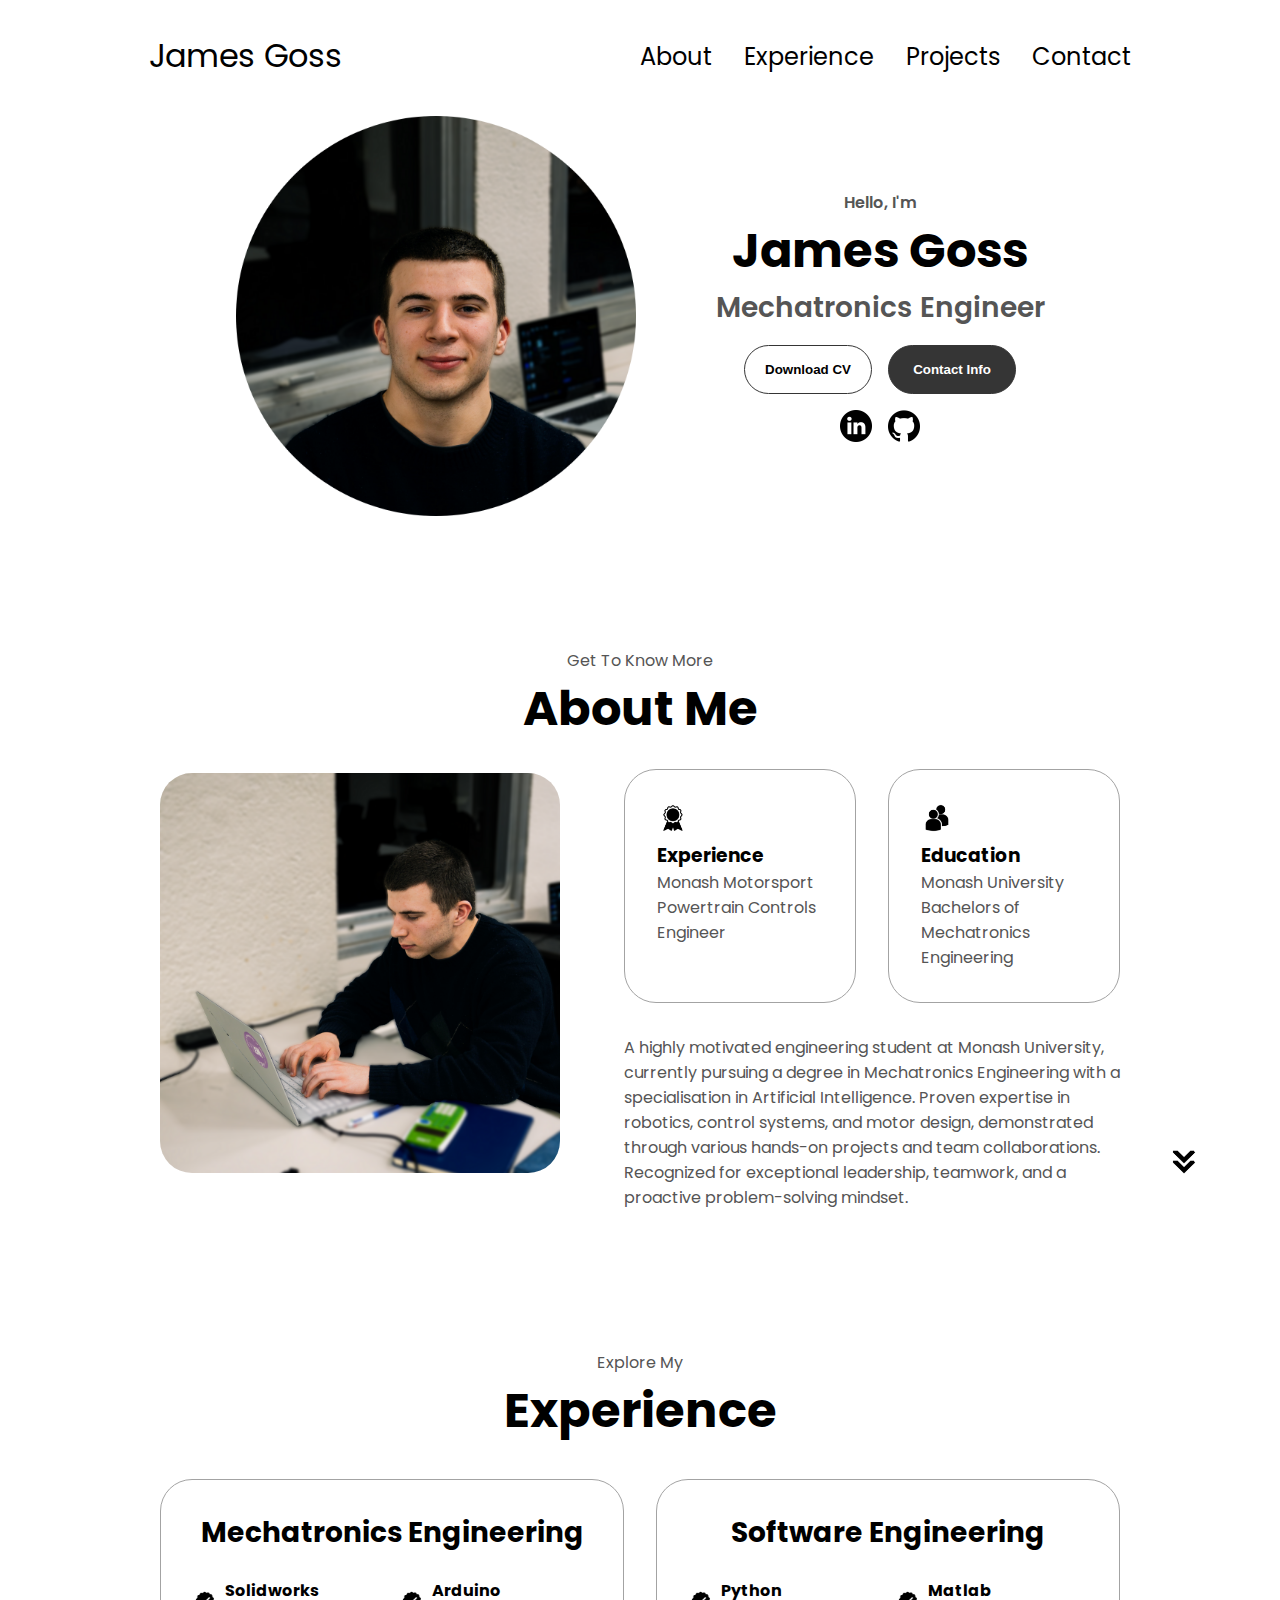
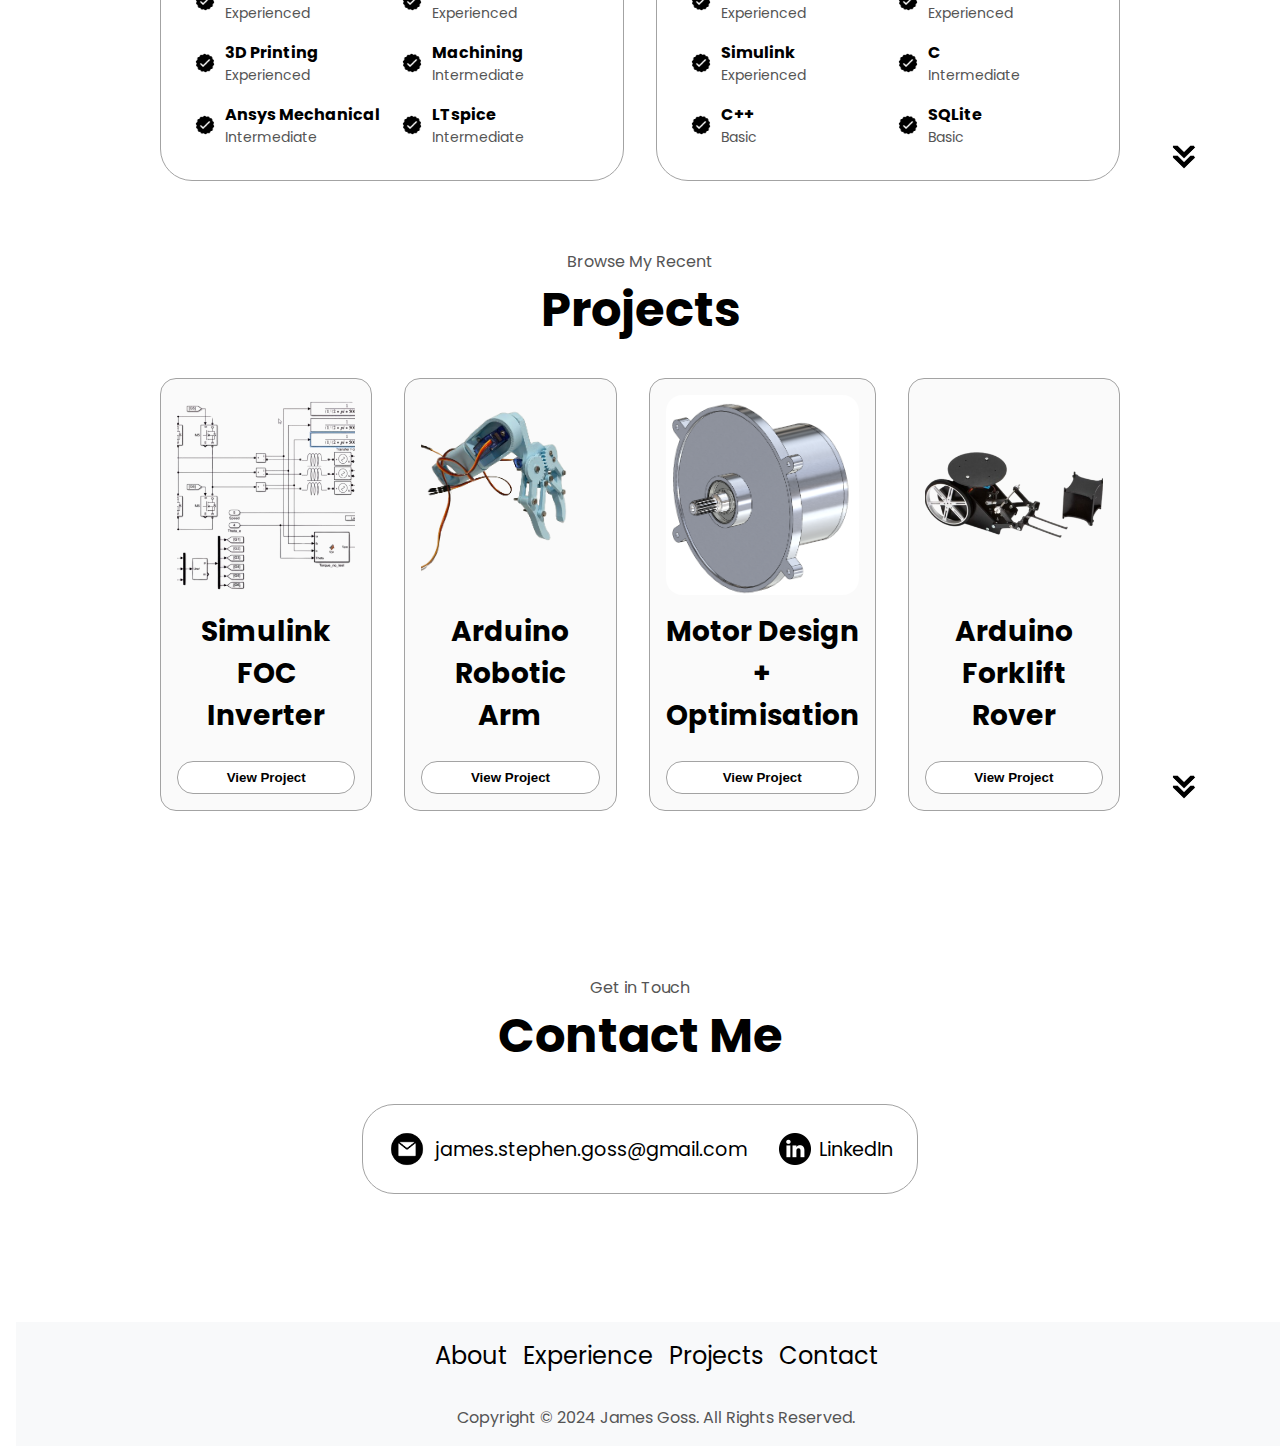
==== commit a6c9537c: "Final Update" ====
--- a/index.html
+++ b/index.html
@@ -58,7 +58,7 @@
                 src="./assets/github.png" 
                 alt="My Github profile"
                 class="icon" 
-                onclick="location.href=''"
+                onclick="location.href='https://github.com/JamesGossy'"
                 />
             </div> 
         </div>
@@ -81,7 +81,7 @@
                         class="icon"
                         />
                         <h3>Experience</h3>
-                        <p>1+ year <br />Monash Motorsport <br />Powertrain Controls Engineer</p>
+                        <p>Monash Motorsport <br />Powertrain Controls Engineer</p>
                     </div>
                     <div class="details-container">
                         <img src="./assets/education.png"
@@ -89,7 +89,7 @@
                         class="icon"
                         />
                         <h3>Education</h3>
-                        <p>Monash University<br />Bachelors of Mechatronics Engineering</p>
+                        <p>Monash University Bachelors of Mechatronics Engineering</p>
                     </div>
                 </div>
                 <div class="text-container">
@@ -309,7 +309,7 @@
                 class="project-img"
               />
             </div>
-            <h2 class="experience-sub-title project-title">Motor Character- isation</h2>
+            <h2 class="experience-sub-title project-title">Motor Design + Optimisation</h2>
             <div class="btn-container">
               <button
                 class="btn btn-color-2 project-btn"
@@ -327,7 +327,7 @@
                 class="project-img"
               />
             </div>
-            <h2 class="experience-sub-title project-title">Webcam Controlled Rover</h2>
+            <h2 class="experience-sub-title project-title">Arduino Forklift Rover</h2>
             <div class="btn-container">
               <button
                 class="btn btn-color-2 project-btn"
@@ -379,7 +379,7 @@
             </ul>
           </div>
         </nav>
-        <p>Copyright &#169; 2023 John Doe. All Rights Reserved.</p>
+        <p>Copyright &#169; 2024 James Goss. All Rights Reserved.</p>
       </footer>
     <script src="script.js"></script>
 </body>
--- a/style.css
+++ b/style.css
@@ -603,7 +603,7 @@
 
 #project-details {
   padding-top: 4vh;
-  margin: 0 10rem;
+  margin: 0 2rem;
   box-sizing: border-box;
   flex: 1; /* Ensure the section takes the full height minus the footer */
   text-align: center; /* Center align text */
@@ -621,7 +621,7 @@
 }
 
 .project-image {
-  width: 80%;
+  width: 100%;
   max-width: 600px; /* Ensure a maximum width for large images */
   border-radius: 1rem;
   margin-bottom: 2rem;
@@ -634,6 +634,32 @@
   margin-bottom: 2rem;
   max-width: 800px; /* Limit the width of the text for better readability */
 }
+
+/* Video styling */
+.project-video {
+  width: 100%;
+  max-width: 350px; /* Set a maximum width */
+  height: auto; /* Maintain aspect ratio */
+  border-radius: 1rem;
+  margin-bottom: 2rem;
+}
+
+/* Media Queries for Responsiveness */
+@media (max-width: 768px) {
+  #project-details {
+    margin: 0 1rem;
+  }
+
+  .project-title {
+    font-size: 1.5rem;
+  }
+
+  .project-description {
+    font-size: 1rem;
+  }
+}
+
+
 /* BODY TOP MARGIN */
 
 body {
